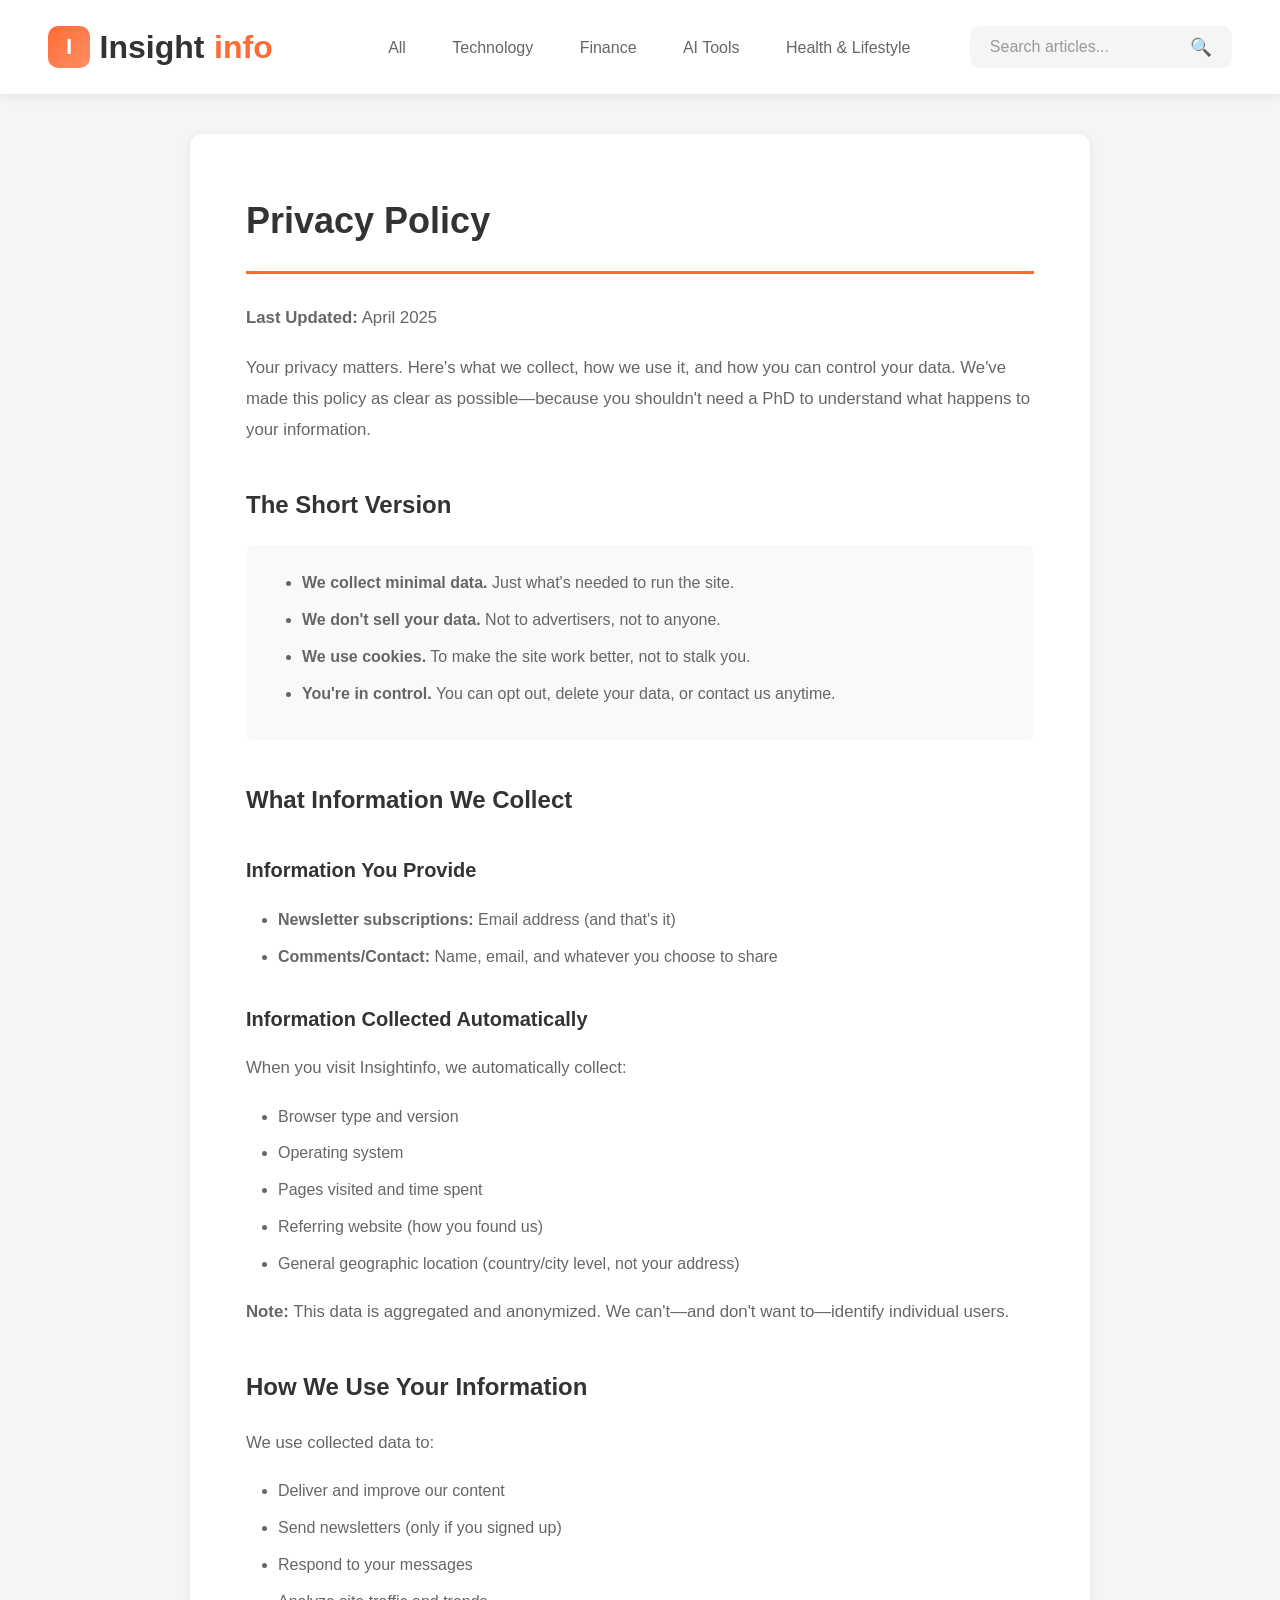
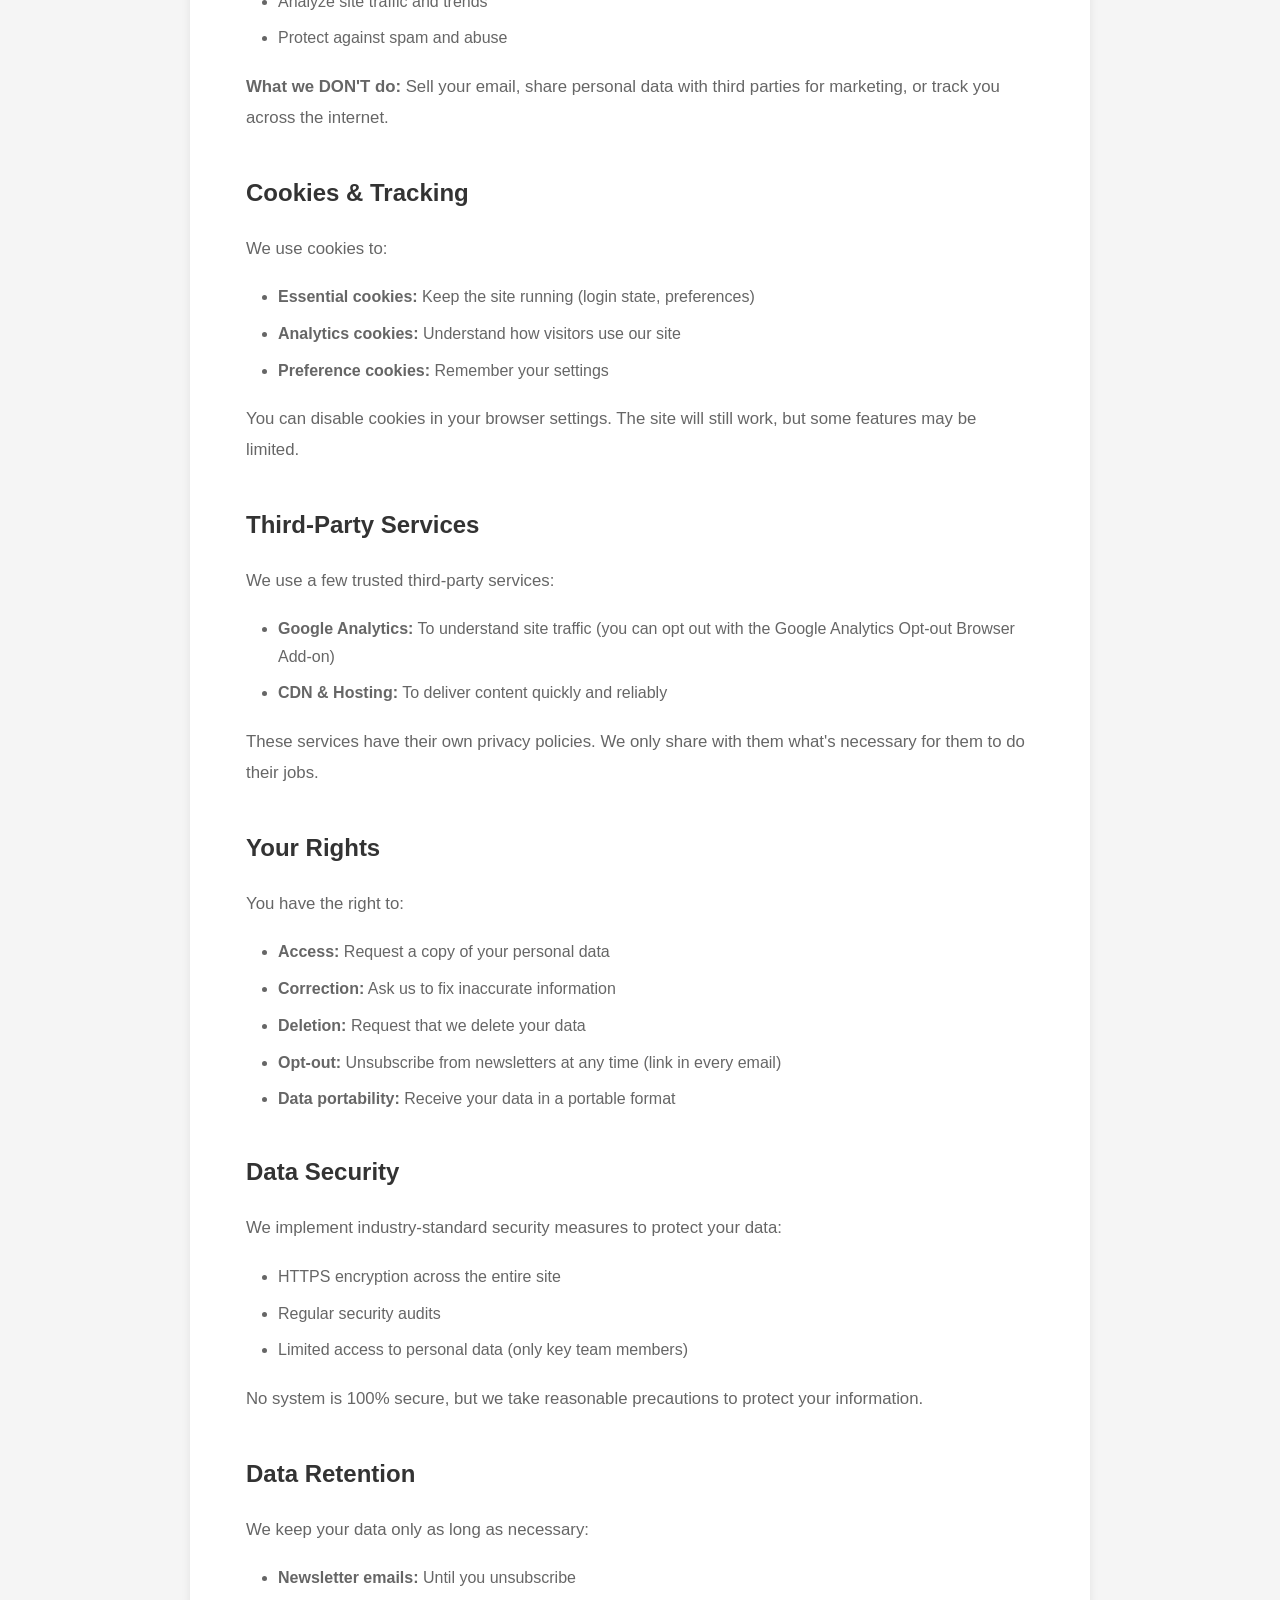
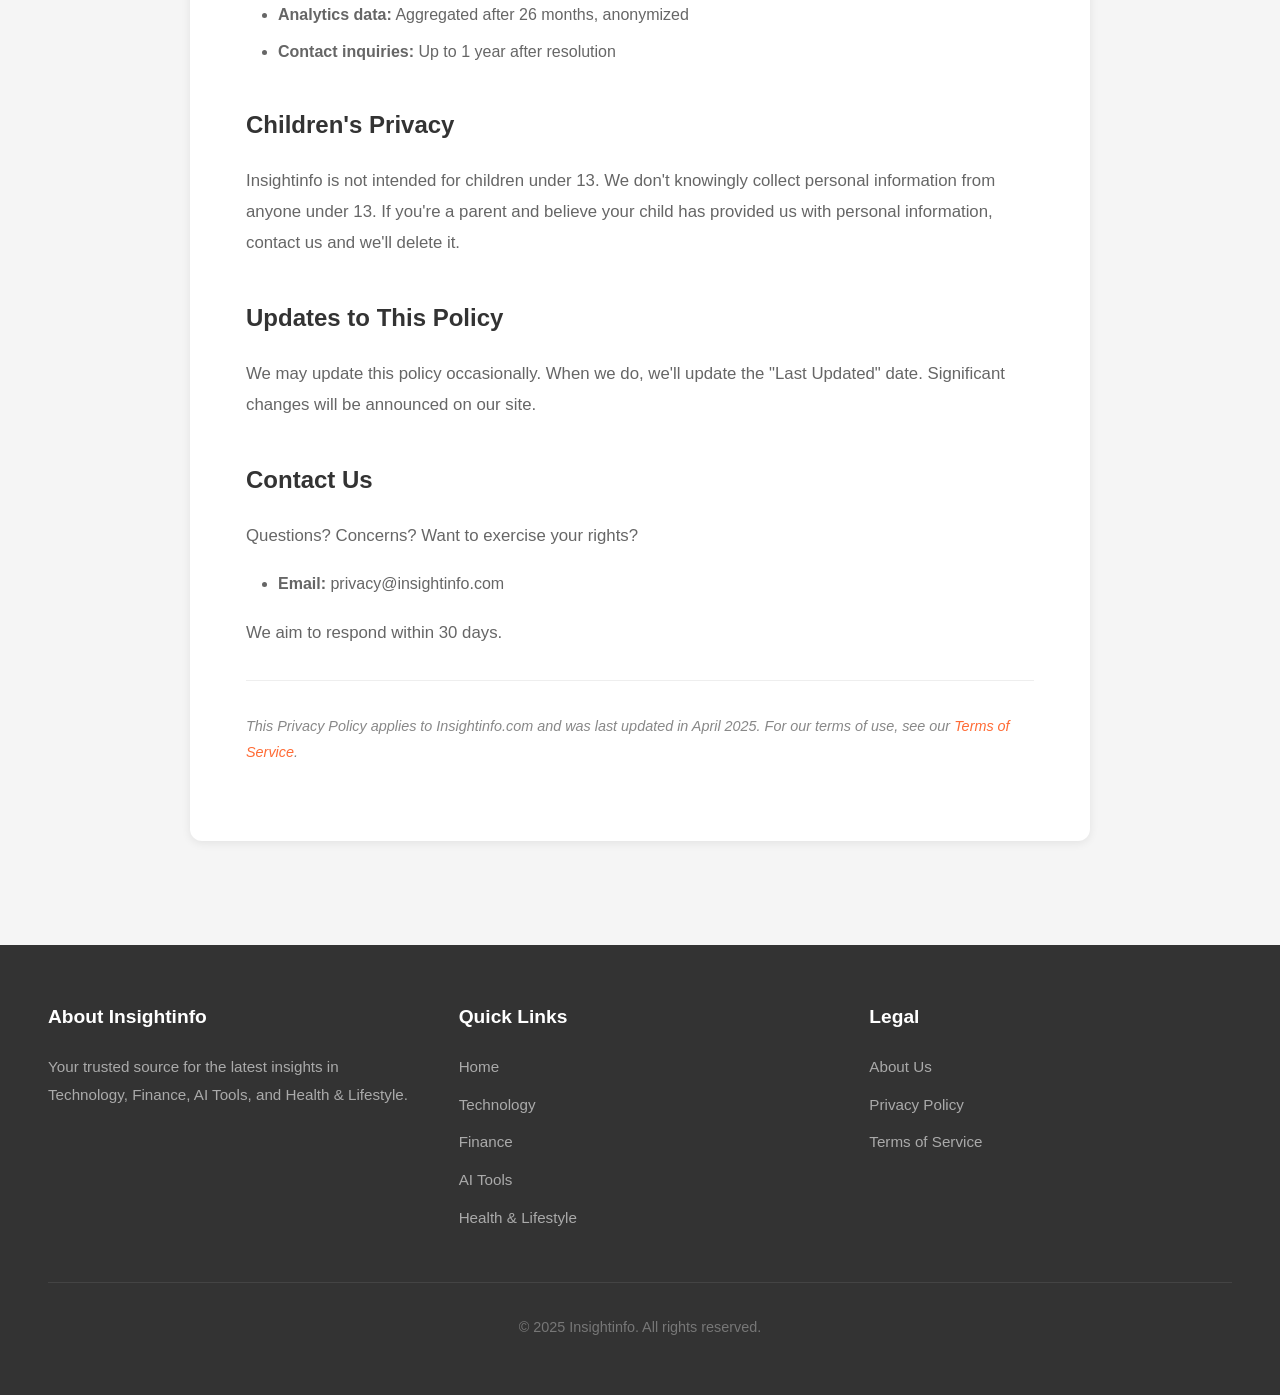
==== about.html @ 1e05d6af "Update About page to Privacy Policy" ====
<!DOCTYPE html>
<html lang="en">
<head>
    <meta charset="UTF-8">
    <meta name="viewport" content="width=device-width, initial-scale=1.0">
    <meta name="description" content="Privacy Policy - How Insightinfo collects, uses, and protects your personal information.">
    <title>Privacy Policy - Insightinfo</title>
    <link rel="stylesheet" href="style.css">
</head>
<body>
    <header class="header">
        <div class="header-content">
            <a href="index.html" class="logo">
                <div class="logo-icon">I</div>
                Insight<span>info</span>
            </a>
            <div class="menu-toggle" onclick="toggleMenu()">
                <span></span><span></span><span></span>
            </div>
            <div class="nav-container" id="navContainer">
                <nav>
                    <ul class="nav">
                        <li><a href="index.html">All</a></li>
                        <li><a href="category.html?cat=technology">Technology</a></li>
                        <li><a href="category.html?cat=finance">Finance</a></li>
                        <li><a href="category.html?cat=ai-tools">AI Tools</a></li>
                        <li><a href="category.html?cat=health-lifestyle">Health & Lifestyle</a></li>
                    </ul>
                </nav>
                <div class="search-box">
                    <input type="text" placeholder="Search articles..." id="searchInput">
                    <button type="button" id="searchBtn">🔍</button>
                </div>
            </div>
        </div>
    </header>

    <main class="container">
        <div class="static-content">
            <h1>Privacy Policy</h1>
            <p><strong>Last Updated:</strong> April 2025</p>

            <p class="lead">Your privacy matters. Here's what we collect, how we use it, and how you can control your data. We've made this policy as clear as possible—because you shouldn't need a PhD to understand what happens to your information.</p>

            <h2>The Short Version</h2>
            <div style="background: #f8f9fa; padding: 1.5rem; border-radius: 8px; margin: 1rem 0;">
                <ul style="margin: 0;">
                    <li><strong>We collect minimal data.</strong> Just what's needed to run the site.</li>
                    <li><strong>We don't sell your data.</strong> Not to advertisers, not to anyone.</li>
                    <li><strong>We use cookies.</strong> To make the site work better, not to stalk you.</li>
                    <li><strong>You're in control.</strong> You can opt out, delete your data, or contact us anytime.</li>
                </ul>
            </div>

            <h2>What Information We Collect</h2>

            <h3>Information You Provide</h3>
            <ul>
                <li><strong>Newsletter subscriptions:</strong> Email address (and that's it)</li>
                <li><strong>Comments/Contact:</strong> Name, email, and whatever you choose to share</li>
            </ul>

            <h3>Information Collected Automatically</h3>
            <p>When you visit Insightinfo, we automatically collect:</p>
            <ul>
                <li>Browser type and version</li>
                <li>Operating system</li>
                <li>Pages visited and time spent</li>
                <li>Referring website (how you found us)</li>
                <li>General geographic location (country/city level, not your address)</li>
            </ul>
            <p><strong>Note:</strong> This data is aggregated and anonymized. We can't—and don't want to—identify individual users.</p>

            <h2>How We Use Your Information</h2>
            <p>We use collected data to:</p>
            <ul>
                <li>Deliver and improve our content</li>
                <li>Send newsletters (only if you signed up)</li>
                <li>Respond to your messages</li>
                <li>Analyze site traffic and trends</li>
                <li>Protect against spam and abuse</li>
            </ul>
            <p><strong>What we DON'T do:</strong> Sell your email, share personal data with third parties for marketing, or track you across the internet.</p>

            <h2>Cookies & Tracking</h2>
            <p>We use cookies to:</p>
            <ul>
                <li><strong>Essential cookies:</strong> Keep the site running (login state, preferences)</li>
                <li><strong>Analytics cookies:</strong> Understand how visitors use our site</li>
                <li><strong>Preference cookies:</strong> Remember your settings</li>
            </ul>
            <p>You can disable cookies in your browser settings. The site will still work, but some features may be limited.</p>

            <h2>Third-Party Services</h2>
            <p>We use a few trusted third-party services:</p>
            <ul>
                <li><strong>Google Analytics:</strong> To understand site traffic (you can opt out with the Google Analytics Opt-out Browser Add-on)</li>
                <li><strong>CDN & Hosting:</strong> To deliver content quickly and reliably</li>
            </ul>
            <p>These services have their own privacy policies. We only share with them what's necessary for them to do their jobs.</p>

            <h2>Your Rights</h2>
            <p>You have the right to:</p>
            <ul>
                <li><strong>Access:</strong> Request a copy of your personal data</li>
                <li><strong>Correction:</strong> Ask us to fix inaccurate information</li>
                <li><strong>Deletion:</strong> Request that we delete your data</li>
                <li><strong>Opt-out:</strong> Unsubscribe from newsletters at any time (link in every email)</li>
                <li><strong>Data portability:</strong> Receive your data in a portable format</li>
            </ul>

            <h2>Data Security</h2>
            <p>We implement industry-standard security measures to protect your data:</p>
            <ul>
                <li>HTTPS encryption across the entire site</li>
                <li>Regular security audits</li>
                <li>Limited access to personal data (only key team members)</li>
            </ul>
            <p>No system is 100% secure, but we take reasonable precautions to protect your information.</p>

            <h2>Data Retention</h2>
            <p>We keep your data only as long as necessary:</p>
            <ul>
                <li><strong>Newsletter emails:</strong> Until you unsubscribe</li>
                <li><strong>Analytics data:</strong> Aggregated after 26 months, anonymized</li>
                <li><strong>Contact inquiries:</strong> Up to 1 year after resolution</li>
            </ul>

            <h2>Children's Privacy</h2>
            <p>Insightinfo is not intended for children under 13. We don't knowingly collect personal information from anyone under 13. If you're a parent and believe your child has provided us with personal information, contact us and we'll delete it.</p>

            <h2>Updates to This Policy</h2>
            <p>We may update this policy occasionally. When we do, we'll update the "Last Updated" date. Significant changes will be announced on our site.</p>

            <h2>Contact Us</h2>
            <p>Questions? Concerns? Want to exercise your rights?</p>
            <ul>
                <li><strong>Email:</strong> privacy@insightinfo.com</li>
            </ul>
            <p>We aim to respond within 30 days.</p>

            <p style="margin-top: 2rem; padding-top: 2rem; border-top: 1px solid #eee; color: #888; font-size: 0.9rem;">
                <em>This Privacy Policy applies to Insightinfo.com and was last updated in April 2025. For our terms of use, see our <a href="terms.html">Terms of Service</a>.</em>
            </p>
        </div>
    </main>

    <footer class="footer">
        <div class="footer-content">
            <div class="footer-section">
                <h4>About Insightinfo</h4>
                <p>Your trusted source for the latest insights in Technology, Finance, AI Tools, and Health & Lifestyle.</p>
            </div>
            <div class="footer-section">
                <h4>Quick Links</h4>
                <ul>
                    <li><a href="index.html">Home</a></li>
                    <li><a href="category.html?cat=technology">Technology</a></li>
                    <li><a href="category.html?cat=finance">Finance</a></li>
                    <li><a href="category.html?cat=ai-tools">AI Tools</a></li>
                    <li><a href="category.html?cat=health-lifestyle">Health & Lifestyle</a></li>
                </ul>
            </div>
            <div class="footer-section">
                <h4>Legal</h4>
                <ul>
                    <li><a href="about.html">About Us</a></li>
                    <li><a href="privacy.html">Privacy Policy</a></li>
                    <li><a href="terms.html">Terms of Service</a></li>
                </ul>
            </div>
        </div>
        <div class="footer-bottom">
            <p>© 2025 Insightinfo. All rights reserved.</p>
        </div>
    </footer>

    <button class="back-to-top" id="backToTop" onclick="scrollToTop()">↑</button>

    <script>
        function toggleMenu() {
            var nav = document.getElementById('navContainer');
            if (nav) nav.classList.toggle('active');
        }
        function scrollToTop() { window.scrollTo({ top: 0, behavior: 'smooth' }); }
        window.addEventListener('scroll', function() {
            var btn = document.getElementById('backToTop');
            if (btn) btn.classList.toggle('visible', window.pageYOffset > 300);
        });
    </script>
</body>
</html>
---- style.css ----
/* ========================================
   Insightinfo - Global Styles (Optimized)
   ======================================== */

/* CSS Reset & Base */
* {
    margin: 0;
    padding: 0;
    box-sizing: border-box;
}

:root {
    --primary-color: #ff6b35;
    --primary-hover: #e85a2a;
    --text-dark: #333333;
    --text-medium: #666666;
    --text-light: #999999;
    --bg-light: #f5f5f5;
    --white: #ffffff;
    --shadow: 0 2px 10px rgba(0, 0, 0, 0.08);
    --shadow-hover: 0 4px 20px rgba(0, 0, 0, 0.12);
    --border-radius: 12px;
    --transition: all 0.3s ease;
}

html {
    font-size: 16px;
    scroll-behavior: smooth;
}

body {
    font-family: -apple-system, BlinkMacSystemFont, 'Segoe UI', Roboto, Oxygen, Ubuntu, Cantarell, sans-serif;
    line-height: 1.7;
    color: var(--text-dark);
    background-color: var(--bg-light);
    min-height: 100vh;
    font-size: 1rem;
}

/* ========================================
   Header & Navigation
   ======================================== */
.header {
    background: var(--white);
    box-shadow: var(--shadow);
    position: sticky;
    top: 0;
    z-index: 1000;
}

.header-content {
    max-width: 1400px;
    margin: 0 auto;
    padding: 1.25rem 3rem;
    display: flex;
    justify-content: space-between;
    align-items: center;
    flex-wrap: wrap;
    gap: 1rem;
}

.logo {
    font-size: 2rem;
    font-weight: 700;
    color: var(--text-dark);
    text-decoration: none;
    display: flex;
    align-items: center;
    gap: 0.6rem;
}

.logo span {
    color: var(--primary-color);
}

.logo-icon {
    width: 42px;
    height: 42px;
    background: linear-gradient(135deg, var(--primary-color), #ff8f65);
    border-radius: 10px;
    display: flex;
    align-items: center;
    justify-content: center;
    color: white;
    font-weight: bold;
    font-size: 1.4rem;
}

.nav-container {
    display: flex;
    align-items: center;
    gap: 2.5rem;
    flex-wrap: wrap;
}

.nav {
    display: flex;
    gap: 0.5rem;
    list-style: none;
}

.nav a {
    text-decoration: none;
    color: var(--text-medium);
    padding: 0.6rem 1.2rem;
    border-radius: 8px;
    transition: var(--transition);
    font-weight: 500;
    font-size: 1rem;
}

.nav a:hover,
.nav a.active {
    color: var(--primary-color);
    background: rgba(255, 107, 53, 0.1);
}

.search-box {
    display: flex;
    align-items: center;
    background: var(--bg-light);
    border-radius: 10px;
    padding: 0.6rem 1.2rem;
    border: 1px solid transparent;
    transition: var(--transition);
}

.search-box:focus-within {
    border-color: var(--primary-color);
    background: var(--white);
}

.search-box input {
    border: none;
    background: transparent;
    outline: none;
    width: 200px;
    font-size: 1rem;
    color: var(--text-dark);
}

.search-box input::placeholder {
    color: var(--text-light);
}

.search-box button {
    background: none;
    border: none;
    cursor: pointer;
    color: var(--text-light);
    font-size: 1.1rem;
    transition: var(--transition);
}

.search-box button:hover {
    color: var(--primary-color);
}

/* Mobile Menu Toggle */
.menu-toggle {
    display: none;
    flex-direction: column;
    gap: 5px;
    cursor: pointer;
    padding: 0.5rem;
}

.menu-toggle span {
    width: 28px;
    height: 3px;
    background: var(--text-dark);
    border-radius: 2px;
    transition: var(--transition);
}

/* ========================================
   Main Content Container
   ======================================== */
.container {
    max-width: 1400px;
    margin: 0 auto;
    padding: 2.5rem 3rem;
}

.page-header {
    text-align: center;
    margin-bottom: 3rem;
}

.page-header h1 {
    font-size: 2.5rem;
    color: var(--text-dark);
    margin-bottom: 0.75rem;
}

.page-header p {
    color: var(--text-medium);
    font-size: 1.2rem;
}

/* ========================================
   Article Grid Layout
   ======================================== */
.article-grid {
    display: grid;
    grid-template-columns: repeat(3, 1fr);
    gap: 2.5rem;
}

.article-card {
    background: var(--white);
    border-radius: var(--border-radius);
    box-shadow: var(--shadow);
    overflow: hidden;
    transition: var(--transition);
    display: flex;
    flex-direction: column;
}

.article-card:hover {
    transform: translateY(-8px);
    box-shadow: var(--shadow-hover);
}

.card-image {
    width: 100%;
    height: 220px;
    object-fit: cover;
    background: linear-gradient(135deg, #f0f0f0, #e0e0e0);
    display: flex;
    align-items: center;
    justify-content: center;
    color: var(--text-light);
    font-size: 3rem;
    overflow: hidden;
}

.card-image img {
    width: 100%;
    height: 100%;
    object-fit: cover;
    transition: transform 0.3s ease;
}

.article-card:hover .card-image img {
    transform: scale(1.05);
}

.card-content {
    padding: 1.75rem;
    flex: 1;
    display: flex;
    flex-direction: column;
}

.card-category {
    display: inline-block;
    background: rgba(255, 107, 53, 0.1);
    color: var(--primary-color);
    padding: 0.3rem 0.9rem;
    border-radius: 5px;
    font-size: 0.8rem;
    font-weight: 600;
    text-transform: uppercase;
    letter-spacing: 0.5px;
    margin-bottom: 0.9rem;
    width: fit-content;
}

.card-title {
    font-size: 1.25rem;
    font-weight: 600;
    color: var(--text-dark);
    margin-bottom: 0.9rem;
    line-height: 1.45;
    display: -webkit-box;
    -webkit-line-clamp: 2;
    -webkit-box-orient: vertical;
    overflow: hidden;
}

.card-title a {
    text-decoration: none;
    color: inherit;
    transition: var(--transition);
}

.card-title a:hover {
    color: var(--primary-color);
}

.card-excerpt {
    color: var(--text-medium);
    font-size: 0.95rem;
    line-height: 1.65;
    margin-bottom: 1.2rem;
    display: -webkit-box;
    -webkit-line-clamp: 3;
    -webkit-box-orient: vertical;
    overflow: hidden;
    flex: 1;
}

.card-meta {
    display: flex;
    align-items: center;
    gap: 1.2rem;
    font-size: 0.9rem;
    color: var(--text-light);
    margin-bottom: 1.2rem;
    padding-bottom: 1.2rem;
    border-bottom: 1px solid #eee;
}

.card-meta span {
    display: flex;
    align-items: center;
    gap: 0.35rem;
}

.read-more-btn {
    display: inline-flex;
    align-items: center;
    justify-content: center;
    background: var(--primary-color);
    color: var(--white);
    text-decoration: none;
    padding: 0.85rem 1.75rem;
    border-radius: 10px;
    font-weight: 500;
    font-size: 0.95rem;
    transition: var(--transition);
    width: fit-content;
    margin-top: auto;
}

.read-more-btn:hover {
    background: var(--primary-hover);
    transform: translateY(-3px);
    box-shadow: 0 4px 12px rgba(255, 107, 53, 0.3);
}

/* ========================================
   Category Page Filter
   ======================================== */
.category-filter {
    display: flex;
    justify-content: center;
    gap: 1rem;
    margin-bottom: 2.5rem;
    flex-wrap: wrap;
}

.filter-btn {
    background: var(--white);
    border: 2px solid #eee;
    color: var(--text-medium);
    padding: 0.7rem 1.75rem;
    border-radius: 30px;
    cursor: pointer;
    font-size: 1rem;
    font-weight: 500;
    transition: var(--transition);
}

.filter-btn:hover,
.filter-btn.active {
    border-color: var(--primary-color);
    color: var(--primary-color);
    background: rgba(255, 107, 53, 0.05);
}

/* ========================================
   Article Detail Page
   ======================================== */
.article-detail {
    background: var(--white);
    border-radius: var(--border-radius);
    box-shadow: var(--shadow);
    overflow: hidden;
}

.article-hero {
    width: 100%;
    height: 450px;
    object-fit: cover;
    background: linear-gradient(135deg, #f0f0f0, #e0e0e0);
    display: flex;
    align-items: center;
    justify-content: center;
}

.article-hero img {
    width: 100%;
    height: 100%;
    object-fit: cover;
}

.article-body {
    padding: 3.5rem;
    max-width: 900px;
    margin: 0 auto;
}

.article-header {
    margin-bottom: 2.5rem;
}

.article-header .card-category {
    margin-bottom: 1.2rem;
}

.article-header h1 {
    font-size: 2.5rem;
    color: var(--text-dark);
    line-height: 1.3;
    margin-bottom: 1.2rem;
}

.article-meta {
    display: flex;
    align-items: center;
    gap: 2rem;
    color: var(--text-light);
    font-size: 1rem;
    padding-bottom: 1.5rem;
    border-bottom: 1px solid #eee;
    flex-wrap: wrap;
}

.article-meta span {
    display: flex;
    align-items: center;
    gap: 0.5rem;
}

.article-content {
    font-size: 1.15rem;
    line-height: 1.9;
    color: var(--text-medium);
}

.article-content h2 {
    color: var(--text-dark);
    font-size: 1.75rem;
    margin: 2.5rem 0 1.2rem;
}

.article-content h3 {
    color: var(--text-dark);
    font-size: 1.4rem;
    margin: 2rem 0 1rem;
}

.article-content p {
    margin-bottom: 1.5rem;
}

.article-content ul,
.article-content ol {
    margin: 1.5rem 0;
    padding-left: 2rem;
}

.article-content li {
    margin-bottom: 0.8rem;
}

.article-content blockquote {
    border-left: 4px solid var(--primary-color);
    padding-left: 1.5rem;
    margin: 2rem 0;
    font-style: italic;
    color: var(--text-medium);
    font-size: 1.1rem;
}

.article-tags {
    display: flex;
    gap: 0.6rem;
    margin-top: 2.5rem;
    flex-wrap: wrap;
}

.tag {
    background: var(--bg-light);
    color: var(--text-medium);
    padding: 0.5rem 1.2rem;
    border-radius: 25px;
    font-size: 0.9rem;
    text-decoration: none;
    transition: var(--transition);
}

.tag:hover {
    background: var(--primary-color);
    color: var(--white);
}

.share-section {
    margin-top: 2.5rem;
    padding-top: 2.5rem;
    border-top: 1px solid #eee;
}

.share-section h4 {
    margin-bottom: 1.2rem;
    color: var(--text-dark);
    font-size: 1.1rem;
}

.share-buttons {
    display: flex;
    gap: 1rem;
    flex-wrap: wrap;
}

.share-btn {
    padding: 0.7rem 1.4rem;
    border-radius: 8px;
    text-decoration: none;
    font-size: 0.95rem;
    font-weight: 500;
    transition: var(--transition);
}

.share-btn.twitter {
    background: #1da1f2;
    color: white;
}
.share-btn.facebook {
    background: #4267b2;
    color: white;
}
.share-btn.linkedin {
    background: #0077b5;
    color: white;
}

.share-btn:hover {
    opacity: 0.9;
    transform: translateY(-3px);
}

/* ========================================
   Static Pages (About, Privacy)
   ======================================== */
.static-content {
    background: var(--white);
    border-radius: var(--border-radius);
    box-shadow: var(--shadow);
    padding: 3.5rem;
    max-width: 900px;
    margin: 0 auto;
}

.static-content h1 {
    font-size: 2.25rem;
    color: var(--text-dark);
    margin-bottom: 1.75rem;
    padding-bottom: 1.2rem;
    border-bottom: 3px solid var(--primary-color);
}

.static-content h2 {
    font-size: 1.5rem;
    color: var(--text-dark);
    margin: 2.5rem 0 1.2rem;
}

.static-content h3 {
    font-size: 1.25rem;
    color: var(--text-dark);
    margin: 2rem 0 1rem;
}

.static-content p {
    color: var(--text-medium);
    margin-bottom: 1.2rem;
    line-height: 1.85;
    font-size: 1.05rem;
}

.static-content ul,
.static-content ol {
    color: var(--text-medium);
    margin: 1.2rem 0;
    padding-left: 2rem;
}

.static-content li {
    margin-bottom: 0.6rem;
    line-height: 1.7;
}

.static-content a {
    color: var(--primary-color);
    text-decoration: none;
}

.static-content a:hover {
    text-decoration: underline;
}

/* ========================================
   Footer
   ======================================== */
.footer {
    background: var(--text-dark);
    color: var(--white);
    padding: 3.5rem 3rem;
    margin-top: 4rem;
}

.footer-content {
    max-width: 1400px;
    margin: 0 auto;
    display: grid;
    grid-template-columns: repeat(3, 1fr);
    gap: 3rem;
}

.footer-section h4 {
    font-size: 1.2rem;
    margin-bottom: 1.2rem;
    color: var(--white);
}

.footer-section p,
.footer-section a {
    color: #aaa;
    font-size: 0.95rem;
    line-height: 1.85;
    text-decoration: none;
}

.footer-section a:hover {
    color: var(--primary-color);
}

.footer-section ul {
    list-style: none;
}

.footer-section ul li {
    margin-bottom: 0.6rem;
}

.footer-bottom {
    max-width: 1400px;
    margin: 2.5rem auto 0;
    padding-top: 2rem;
    border-top: 1px solid #444;
    text-align: center;
    color: #777;
    font-size: 0.9rem;
}

/* ========================================
   Pagination
   ======================================== */
.pagination {
    display: flex;
    justify-content: center;
    align-items: center;
    gap: 0.6rem;
    margin-top: 3rem;
}

.pagination a {
    display: flex;
    align-items: center;
    justify-content: center;
    width: 45px;
    height: 45px;
    border-radius: 10px;
    background: var(--white);
    color: var(--text-medium);
    text-decoration: none;
    font-weight: 500;
    transition: var(--transition);
    box-shadow: var(--shadow);
    font-size: 1rem;
}

.pagination a:hover,
.pagination a.active {
    background: var(--primary-color);
    color: var(--white);
}

.pagination a.disabled {
    opacity: 0.5;
    cursor: not-allowed;
}

/* ========================================
   Back to Top Button
   ======================================== */
.back-to-top {
    position: fixed;
    bottom: 2.5rem;
    right: 2.5rem;
    width: 55px;
    height: 55px;
    background: var(--primary-color);
    color: white;
    border: none;
    border-radius: 50%;
    cursor: pointer;
    font-size: 1.6rem;
    display: flex;
    align-items: center;
    justify-content: center;
    box-shadow: var(--shadow-hover);
    transition: var(--transition);
    opacity: 0;
    visibility: hidden;
    z-index: 999;
}

.back-to-top.visible {
    opacity: 1;
    visibility: visible;
}

.back-to-top:hover {
    background: var(--primary-hover);
    transform: translateY(-3px);
}

/* ========================================
   Responsive Design - Large Screens
   ======================================== */
@media (min-width: 1600px) {
    .container,
    .header-content,
    .footer-content {
        max-width: 1600px;
    }
    
    .article-grid {
        gap: 3rem;
    }
    
    .page-header h1 {
        font-size: 3rem;
    }
}

/* ========================================
   Responsive Design - Tablet
   ======================================== */
@media (max-width: 1200px) {
    .container {
        padding: 2rem;
    }
    
    .header-content {
        padding: 1rem 2rem;
    }
    
    .article-grid {
        grid-template-columns: repeat(2, 1fr);
        gap: 2rem;
    }
    
    .footer-content {
        grid-template-columns: repeat(2, 1fr);
    }
}

/* ========================================
   Responsive Design - Mobile
   ======================================== */
@media (max-width: 768px) {
    html {
        font-size: 15px;
    }
    
    .header-content {
        padding: 1rem 1.25rem;
    }
    
    .menu-toggle {
        display: flex;
    }
    
    .nav-container {
        display: none;
        width: 100%;
        flex-direction: column;
        gap: 1rem;
        padding-top: 1rem;
    }
    
    .nav-container.active {
        display: flex;
    }
    
    .nav {
        flex-direction: column;
        width: 100%;
    }
    
    .nav a {
        padding: 0.8rem 1rem;
        text-align: center;
        border-bottom: 1px solid #eee;
    }
    
    .search-box {
        width: 100%;
    }
    
    .search-box input {
        width: 100%;
    }
    
    .container {
        padding: 1.5rem 1.25rem;
    }
    
    .article-grid {
        grid-template-columns: 1fr;
        gap: 1.75rem;
    }
    
    .page-header {
        margin-bottom: 2rem;
    }
    
    .page-header h1 {
        font-size: 2rem;
    }
    
    .page-header p {
        font-size: 1rem;
    }
    
    .card-image {
        height: 200px;
    }
    
    .card-content {
        padding: 1.5rem;
    }
    
    .card-title {
        font-size: 1.15rem;
    }
    
    .article-hero {
        height: 280px;
    }
    
    .article-body {
        padding: 2rem 1.5rem;
    }
    
    .article-header h1 {
        font-size: 1.75rem;
    }
    
    .article-meta {
        flex-wrap: wrap;
        gap: 1rem;
        font-size: 0.9rem;
    }
    
    .article-content {
        font-size: 1rem;
    }
    
    .article-content h2 {
        font-size: 1.4rem;
    }
    
    .footer {
        padding: 2.5rem 1.5rem;
    }
    
    .footer-content {
        grid-template-columns: 1fr;
        text-align: center;
        gap: 2rem;
    }
    
    .footer-section ul {
        padding: 0;
    }
    
    .static-content {
        padding: 2rem 1.5rem;
    }
    
    .static-content h1 {
        font-size: 1.75rem;
    }
    
    .static-content h2 {
        font-size: 1.3rem;
    }
    
    .category-filter {
        gap: 0.6rem;
    }
    
    .filter-btn {
        padding: 0.5rem 1.2rem;
        font-size: 0.9rem;
    }
    
    .pagination {
        gap: 0.4rem;
    }
    
    .pagination a {
        width: 40px;
        height: 40px;
        font-size: 0.9rem;
    }
    
    .back-to-top {
        bottom: 1.5rem;
        right: 1.5rem;
        width: 48px;
        height: 48px;
        font-size: 1.4rem;
    }
}

/* ========================================
   Responsive Design - Small Mobile
   ======================================== */
@media (max-width: 480px) {
    html {
        font-size: 14px;
    }
    
    .logo {
        font-size: 1.6rem;
    }
    
    .logo-icon {
        width: 36px;
        height: 36px;
        font-size: 1.2rem;
    }
    
    .container {
        padding: 1.25rem 1rem;
    }
    
    .page-header h1 {
        font-size: 1.75rem;
    }
    
    .card-image {
        height: 180px;
    }
    
    .card-content {
        padding: 1.25rem;
    }
    
    .card-title {
        font-size: 1.05rem;
    }
    
    .card-excerpt {
        font-size: 0.9rem;
    }
    
    .read-more-btn {
        padding: 0.7rem 1.4rem;
        font-size: 0.9rem;
    }
    
    .article-hero {
        height: 220px;
    }
    
    .article-body {
        padding: 1.5rem 1.25rem;
    }
    
    .article-header h1 {
        font-size: 1.5rem;
    }
    
    .article-content {
        font-size: 0.95rem;
    }
    
    .share-buttons {
        flex-direction: column;
    }
    
    .share-btn {
        text-align: center;
    }
}

/* ========================================
   Utility Classes
   ======================================== */
.text-center {
    text-align: center;
}

.mb-1 { margin-bottom: 0.5rem; }
.mb-2 { margin-bottom: 1rem; }
.mb-3 { margin-bottom: 1.5rem; }
.mb-4 { margin-bottom: 2rem; }

.loading {
    display: flex;
    justify-content: center;
    align-items: center;
    padding: 3rem;
}

.loading::after {
    content: '';
    width: 45px;
    height: 45px;
    border: 3px solid #eee;
    border-top-color: var(--primary-color);
    border-radius: 50%;
    animation: spin 1s linear infinite;
}

@keyframes spin {
    to { transform: rotate(360deg); }
}

/* ========================================
   Print Styles
   ======================================== */
@media print {
    .header,
    .footer,
    .back-to-top,
    .share-section,
    .pagination {
        display: none;
    }
    
    body {
        background: white;
        font-size: 12pt;
    }
    
    .container {
        max-width: 100%;
        padding: 0;
    }
    
    .article-card {
        box-shadow: none;
        break-inside: avoid;
    }
}
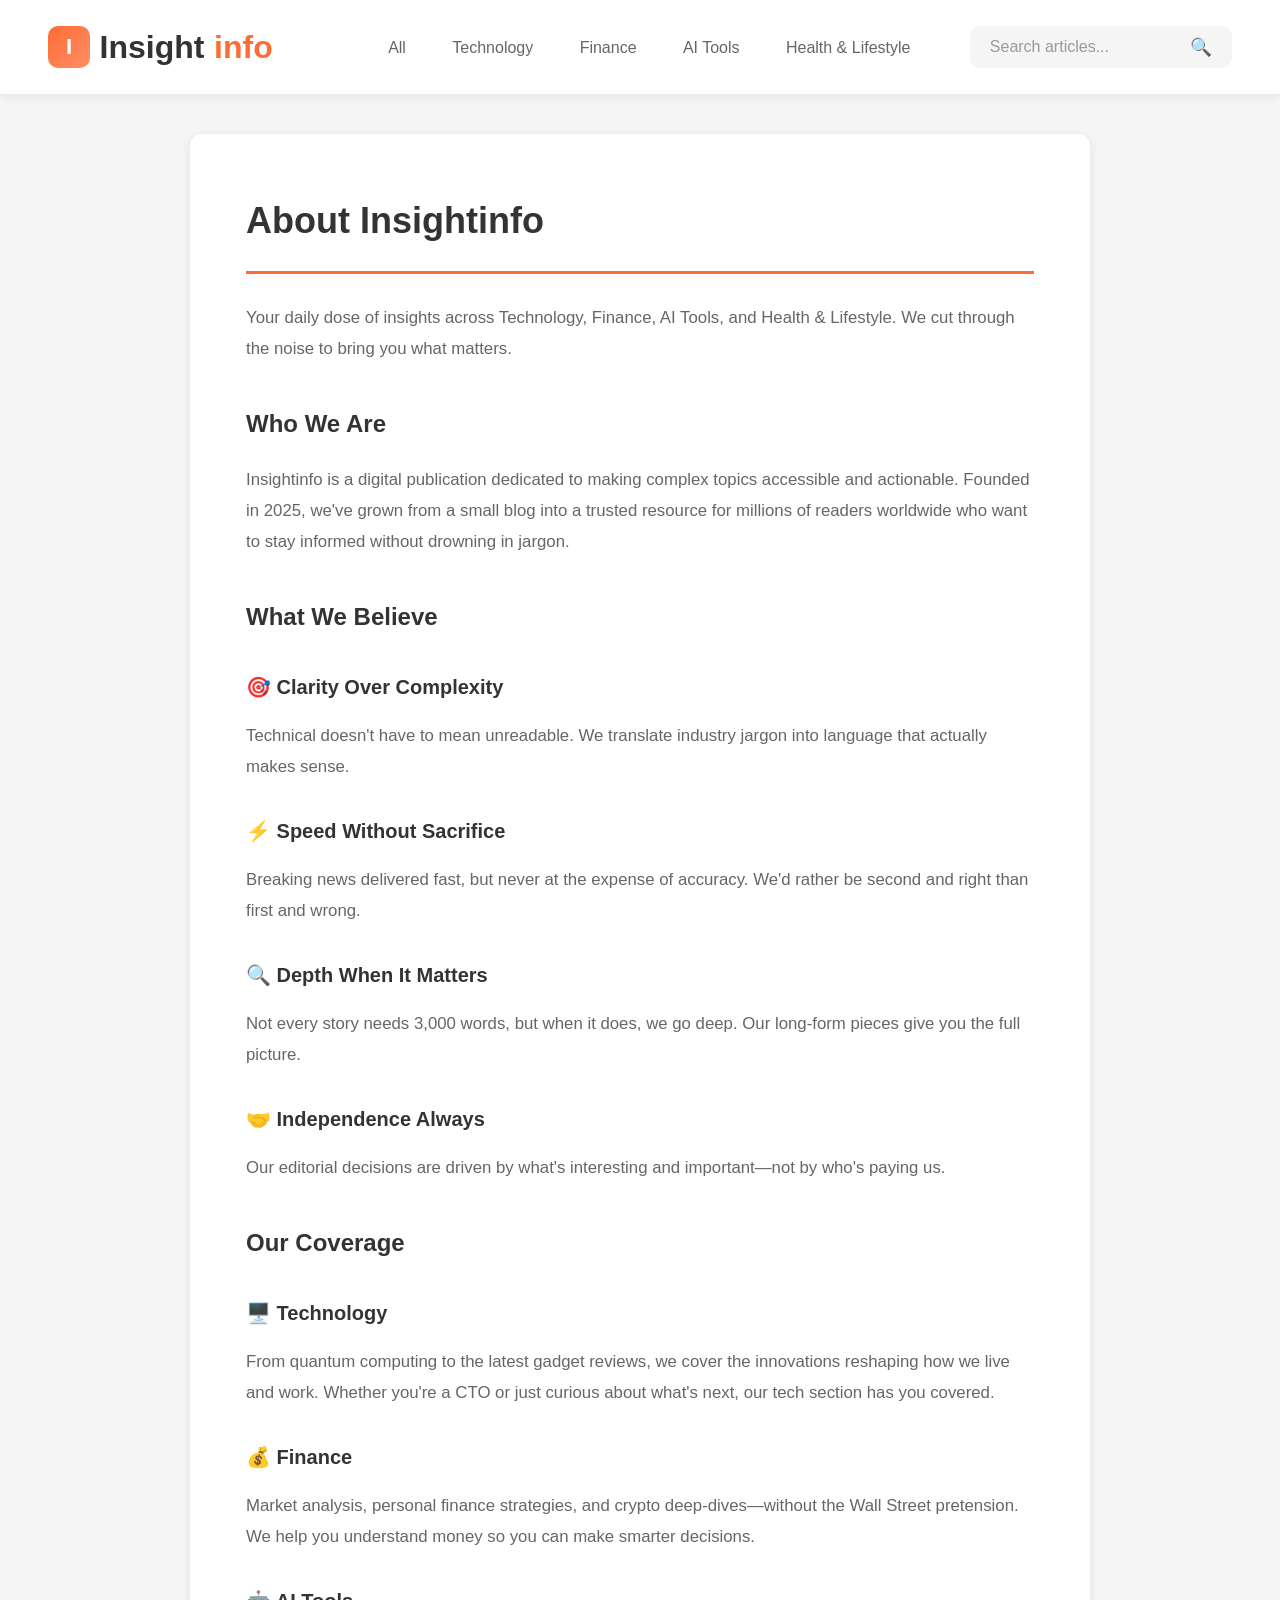
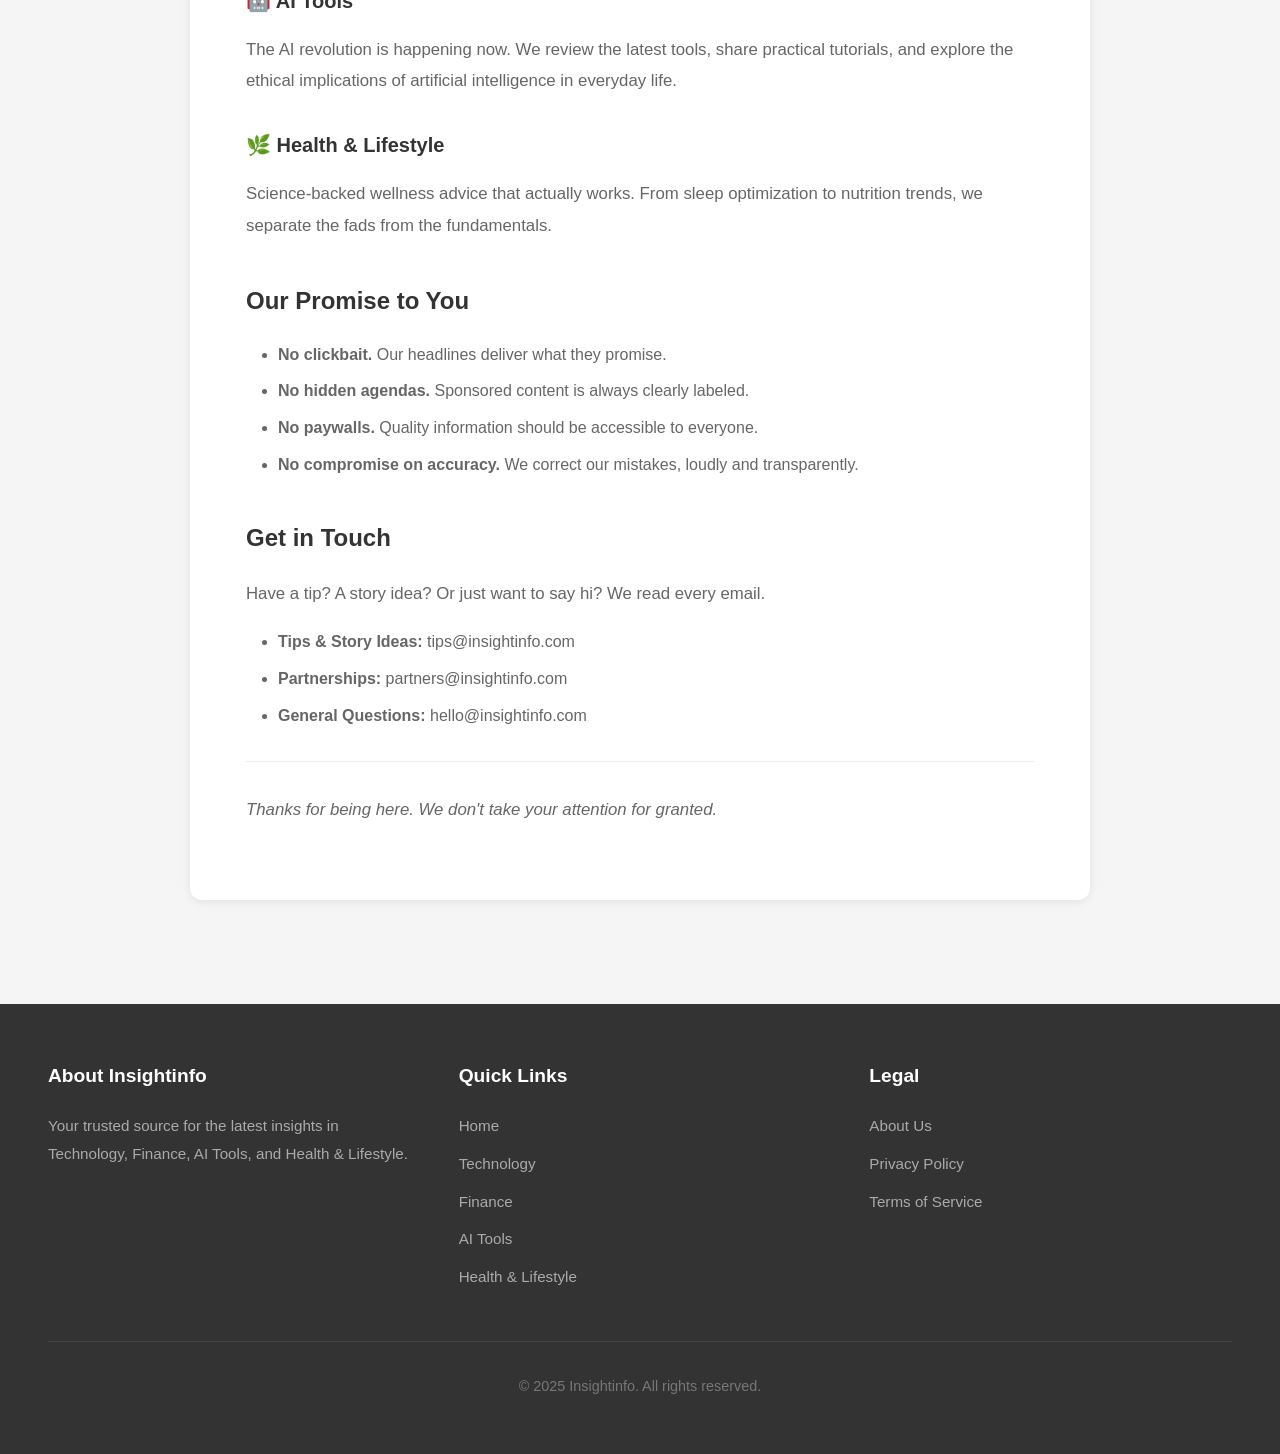
==== commit 6f1392bb: "Update about page content and metadata" ====
--- a/about.html
+++ b/about.html
@@ -3,8 +3,8 @@
 <head>
     <meta charset="UTF-8">
     <meta name="viewport" content="width=device-width, initial-scale=1.0">
-    <meta name="description" content="Privacy Policy - How Insightinfo collects, uses, and protects your personal information.">
-    <title>Privacy Policy - Insightinfo</title>
+    <meta name="description" content="About Insightinfo - Your trusted source for Technology, Finance, AI Tools, and Health & Lifestyle insights.">
+    <title>About Us - Insightinfo</title>
     <link rel="stylesheet" href="style.css">
 </head>
 <body>
@@ -37,110 +37,65 @@
 
     <main class="container">
         <div class="static-content">
-            <h1>Privacy Policy</h1>
-            <p><strong>Last Updated:</strong> April 2025</p>
+            <h1>About Insightinfo</h1>
+            
+            <p class="lead">Your daily dose of insights across Technology, Finance, AI Tools, and Health & Lifestyle. We cut through the noise to bring you what matters.</p>
 
-            <p class="lead">Your privacy matters. Here's what we collect, how we use it, and how you can control your data. We've made this policy as clear as possible—because you shouldn't need a PhD to understand what happens to your information.</p>
+            <h2>Who We Are</h2>
+            <p>Insightinfo is a digital publication dedicated to making complex topics accessible and actionable. Founded in 2025, we've grown from a small blog into a trusted resource for millions of readers worldwide who want to stay informed without drowning in jargon.</p>
 
-            <h2>The Short Version</h2>
-            <div style="background: #f8f9fa; padding: 1.5rem; border-radius: 8px; margin: 1rem 0;">
-                <ul style="margin: 0;">
-                    <li><strong>We collect minimal data.</strong> Just what's needed to run the site.</li>
-                    <li><strong>We don't sell your data.</strong> Not to advertisers, not to anyone.</li>
-                    <li><strong>We use cookies.</strong> To make the site work better, not to stalk you.</li>
-                    <li><strong>You're in control.</strong> You can opt out, delete your data, or contact us anytime.</li>
-                </ul>
+            <h2>What We Believe</h2>
+            <div class="values-grid">
+                <div class="value-item">
+                    <h3>🎯 Clarity Over Complexity</h3>
+                    <p>Technical doesn't have to mean unreadable. We translate industry jargon into language that actually makes sense.</p>
+                </div>
+                <div class="value-item">
+                    <h3>⚡ Speed Without Sacrifice</h3>
+                    <p>Breaking news delivered fast, but never at the expense of accuracy. We'd rather be second and right than first and wrong.</p>
+                </div>
+                <div class="value-item">
+                    <h3>🔍 Depth When It Matters</h3>
+                    <p>Not every story needs 3,000 words, but when it does, we go deep. Our long-form pieces give you the full picture.</p>
+                </div>
+                <div class="value-item">
+                    <h3>🤝 Independence Always</h3>
+                    <p>Our editorial decisions are driven by what's interesting and important—not by who's paying us.</p>
+                </div>
             </div>
 
-            <h2>What Information We Collect</h2>
+            <h2>Our Coverage</h2>
+            
+            <h3>🖥️ Technology</h3>
+            <p>From quantum computing to the latest gadget reviews, we cover the innovations reshaping how we live and work. Whether you're a CTO or just curious about what's next, our tech section has you covered.</p>
+            
+            <h3>💰 Finance</h3>
+            <p>Market analysis, personal finance strategies, and crypto deep-dives—without the Wall Street pretension. We help you understand money so you can make smarter decisions.</p>
+            
+            <h3>🤖 AI Tools</h3>
+            <p>The AI revolution is happening now. We review the latest tools, share practical tutorials, and explore the ethical implications of artificial intelligence in everyday life.</p>
+            
+            <h3>🌿 Health & Lifestyle</h3>
+            <p>Science-backed wellness advice that actually works. From sleep optimization to nutrition trends, we separate the fads from the fundamentals.</p>
 
-            <h3>Information You Provide</h3>
+            <h2>Our Promise to You</h2>
             <ul>
-                <li><strong>Newsletter subscriptions:</strong> Email address (and that's it)</li>
-                <li><strong>Comments/Contact:</strong> Name, email, and whatever you choose to share</li>
+                <li><strong>No clickbait.</strong> Our headlines deliver what they promise.</li>
+                <li><strong>No hidden agendas.</strong> Sponsored content is always clearly labeled.</li>
+                <li><strong>No paywalls.</strong> Quality information should be accessible to everyone.</li>
+                <li><strong>No compromise on accuracy.</strong> We correct our mistakes, loudly and transparently.</li>
             </ul>
 
-            <h3>Information Collected Automatically</h3>
-            <p>When you visit Insightinfo, we automatically collect:</p>
+            <h2>Get in Touch</h2>
+            <p>Have a tip? A story idea? Or just want to say hi? We read every email.</p>
             <ul>
-                <li>Browser type and version</li>
-                <li>Operating system</li>
-                <li>Pages visited and time spent</li>
-                <li>Referring website (how you found us)</li>
-                <li>General geographic location (country/city level, not your address)</li>
-            </ul>
-            <p><strong>Note:</strong> This data is aggregated and anonymized. We can't—and don't want to—identify individual users.</p>
-
-            <h2>How We Use Your Information</h2>
-            <p>We use collected data to:</p>
-            <ul>
-                <li>Deliver and improve our content</li>
-                <li>Send newsletters (only if you signed up)</li>
-                <li>Respond to your messages</li>
-                <li>Analyze site traffic and trends</li>
-                <li>Protect against spam and abuse</li>
-            </ul>
-            <p><strong>What we DON'T do:</strong> Sell your email, share personal data with third parties for marketing, or track you across the internet.</p>
-
-            <h2>Cookies & Tracking</h2>
-            <p>We use cookies to:</p>
-            <ul>
-                <li><strong>Essential cookies:</strong> Keep the site running (login state, preferences)</li>
-                <li><strong>Analytics cookies:</strong> Understand how visitors use our site</li>
-                <li><strong>Preference cookies:</strong> Remember your settings</li>
-            </ul>
-            <p>You can disable cookies in your browser settings. The site will still work, but some features may be limited.</p>
-
-            <h2>Third-Party Services</h2>
-            <p>We use a few trusted third-party services:</p>
-            <ul>
-                <li><strong>Google Analytics:</strong> To understand site traffic (you can opt out with the Google Analytics Opt-out Browser Add-on)</li>
-                <li><strong>CDN & Hosting:</strong> To deliver content quickly and reliably</li>
-            </ul>
-            <p>These services have their own privacy policies. We only share with them what's necessary for them to do their jobs.</p>
-
-            <h2>Your Rights</h2>
-            <p>You have the right to:</p>
-            <ul>
-                <li><strong>Access:</strong> Request a copy of your personal data</li>
-                <li><strong>Correction:</strong> Ask us to fix inaccurate information</li>
-                <li><strong>Deletion:</strong> Request that we delete your data</li>
-                <li><strong>Opt-out:</strong> Unsubscribe from newsletters at any time (link in every email)</li>
-                <li><strong>Data portability:</strong> Receive your data in a portable format</li>
+                <li><strong>Tips & Story Ideas:</strong> tips@insightinfo.com</li>
+                <li><strong>Partnerships:</strong> partners@insightinfo.com</li>
+                <li><strong>General Questions:</strong> hello@insightinfo.com</li>
             </ul>
 
-            <h2>Data Security</h2>
-            <p>We implement industry-standard security measures to protect your data:</p>
-            <ul>
-                <li>HTTPS encryption across the entire site</li>
-                <li>Regular security audits</li>
-                <li>Limited access to personal data (only key team members)</li>
-            </ul>
-            <p>No system is 100% secure, but we take reasonable precautions to protect your information.</p>
-
-            <h2>Data Retention</h2>
-            <p>We keep your data only as long as necessary:</p>
-            <ul>
-                <li><strong>Newsletter emails:</strong> Until you unsubscribe</li>
-                <li><strong>Analytics data:</strong> Aggregated after 26 months, anonymized</li>
-                <li><strong>Contact inquiries:</strong> Up to 1 year after resolution</li>
-            </ul>
-
-            <h2>Children's Privacy</h2>
-            <p>Insightinfo is not intended for children under 13. We don't knowingly collect personal information from anyone under 13. If you're a parent and believe your child has provided us with personal information, contact us and we'll delete it.</p>
-
-            <h2>Updates to This Policy</h2>
-            <p>We may update this policy occasionally. When we do, we'll update the "Last Updated" date. Significant changes will be announced on our site.</p>
-
-            <h2>Contact Us</h2>
-            <p>Questions? Concerns? Want to exercise your rights?</p>
-            <ul>
-                <li><strong>Email:</strong> privacy@insightinfo.com</li>
-            </ul>
-            <p>We aim to respond within 30 days.</p>
-
-            <p style="margin-top: 2rem; padding-top: 2rem; border-top: 1px solid #eee; color: #888; font-size: 0.9rem;">
-                <em>This Privacy Policy applies to Insightinfo.com and was last updated in April 2025. For our terms of use, see our <a href="terms.html">Terms of Service</a>.</em>
+            <p style="margin-top: 2rem; padding-top: 2rem; border-top: 1px solid #eee; color: #666;">
+                <em>Thanks for being here. We don't take your attention for granted.</em>
             </p>
         </div>
     </main>
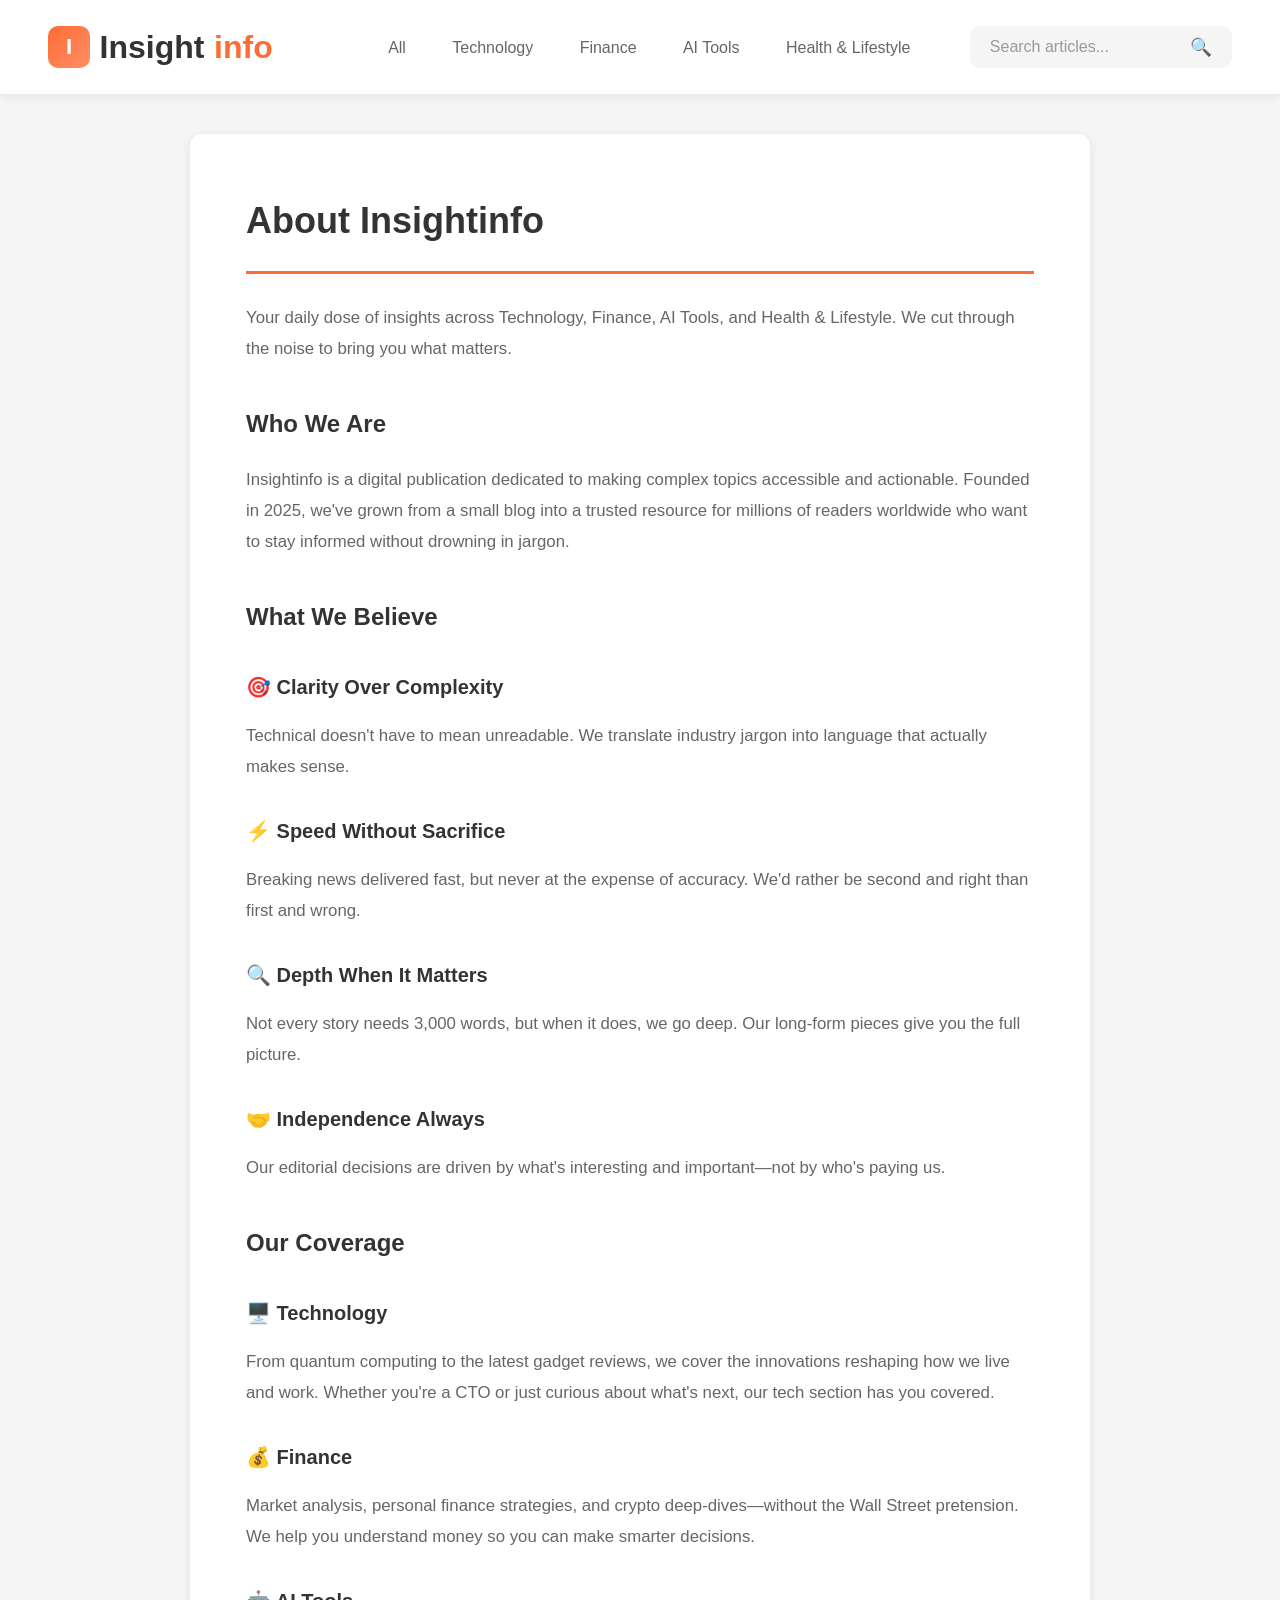
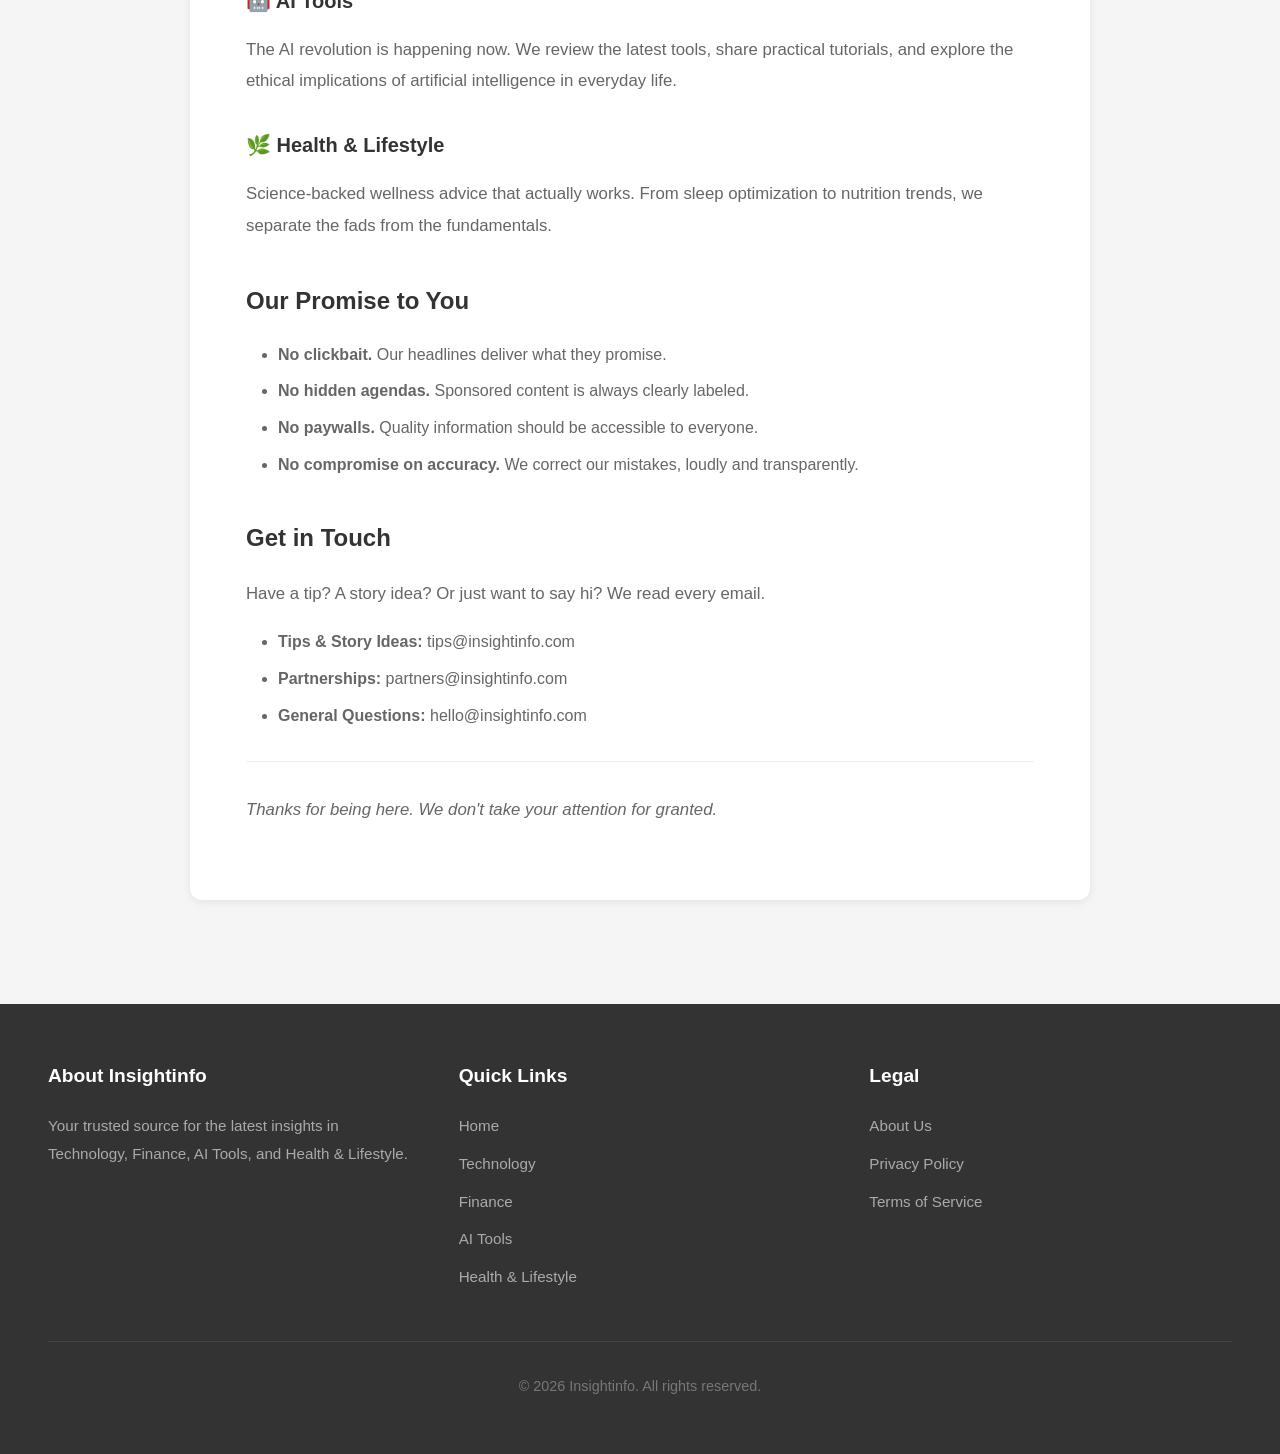
==== commit 9f8f3337: "Update footer copyright year dynamically" ====
--- a/about.html
+++ b/about.html
@@ -126,7 +126,7 @@
             </div>
         </div>
         <div class="footer-bottom">
-            <p>© 2025 Insightinfo. All rights reserved.</p>
+            <p>© <script>document.write(new Date().getFullYear())</script> Insightinfo. All rights reserved.</p>
         </div>
     </footer>
 
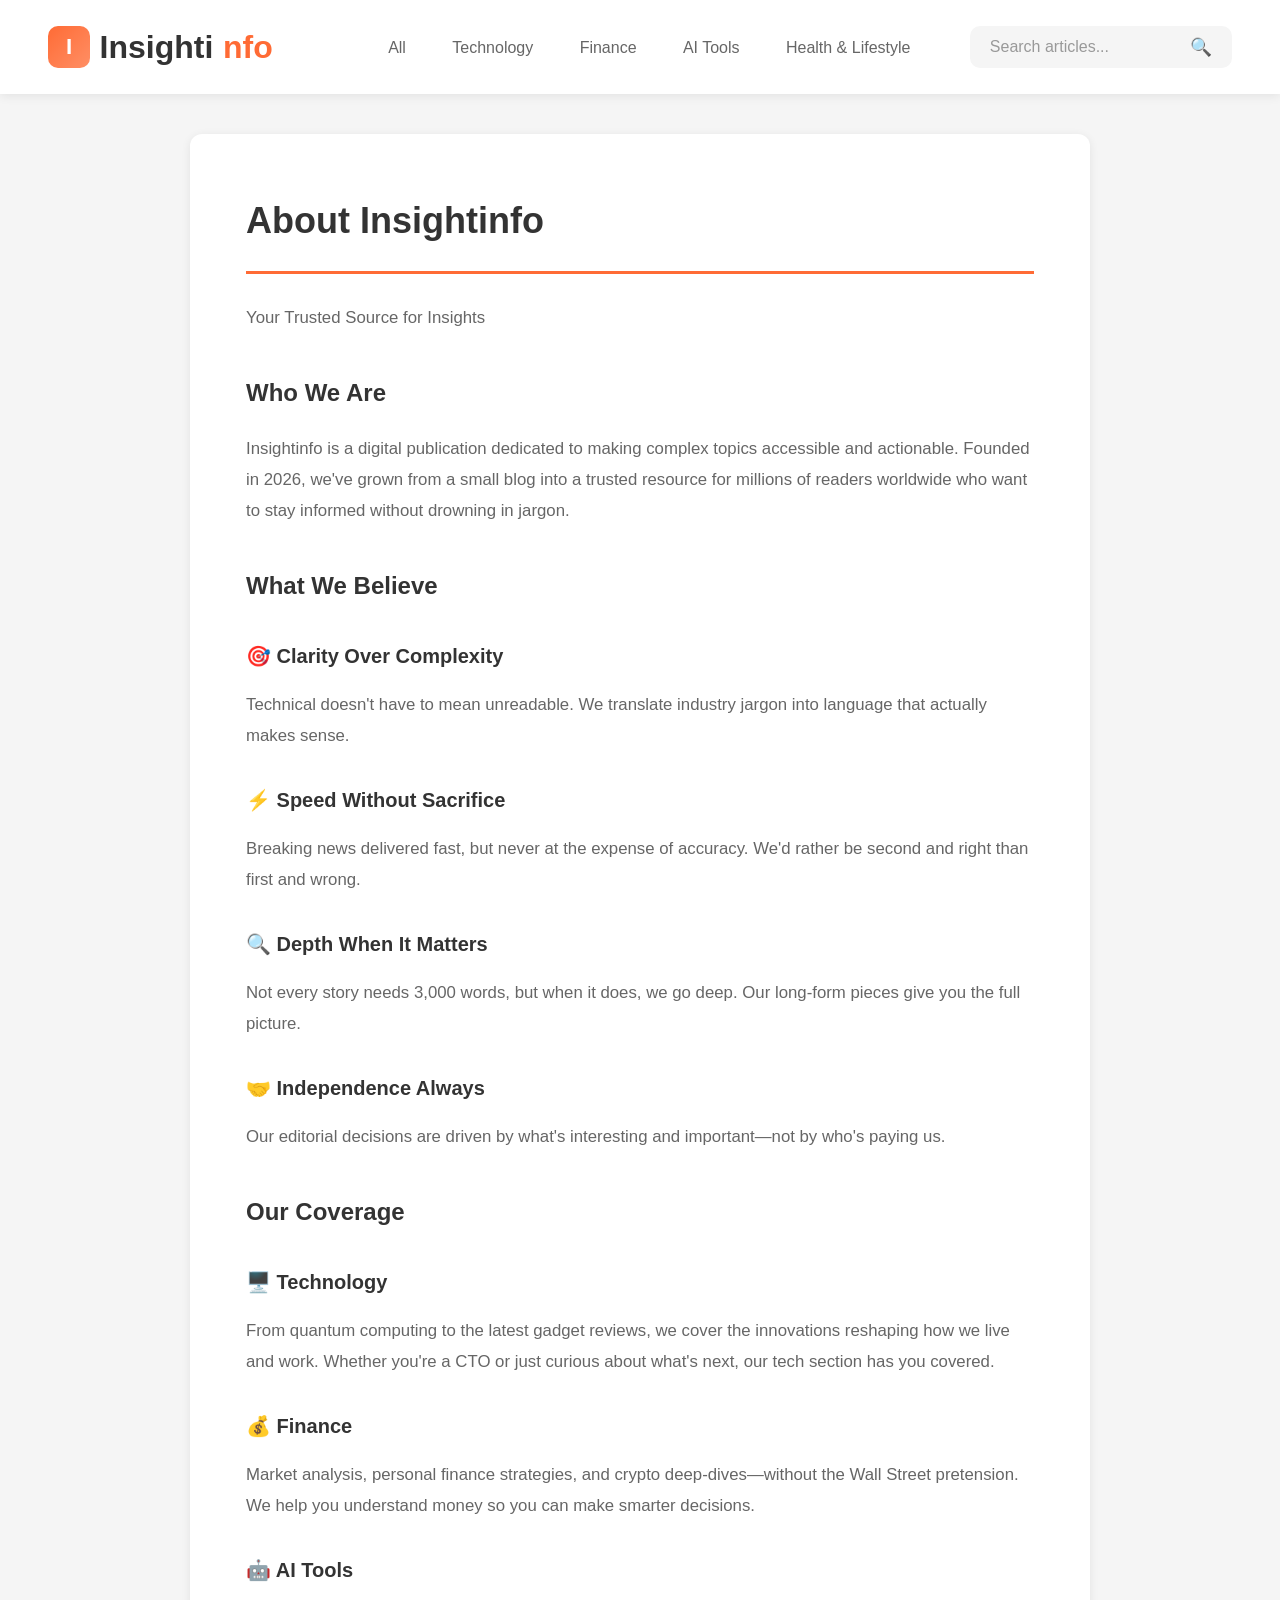
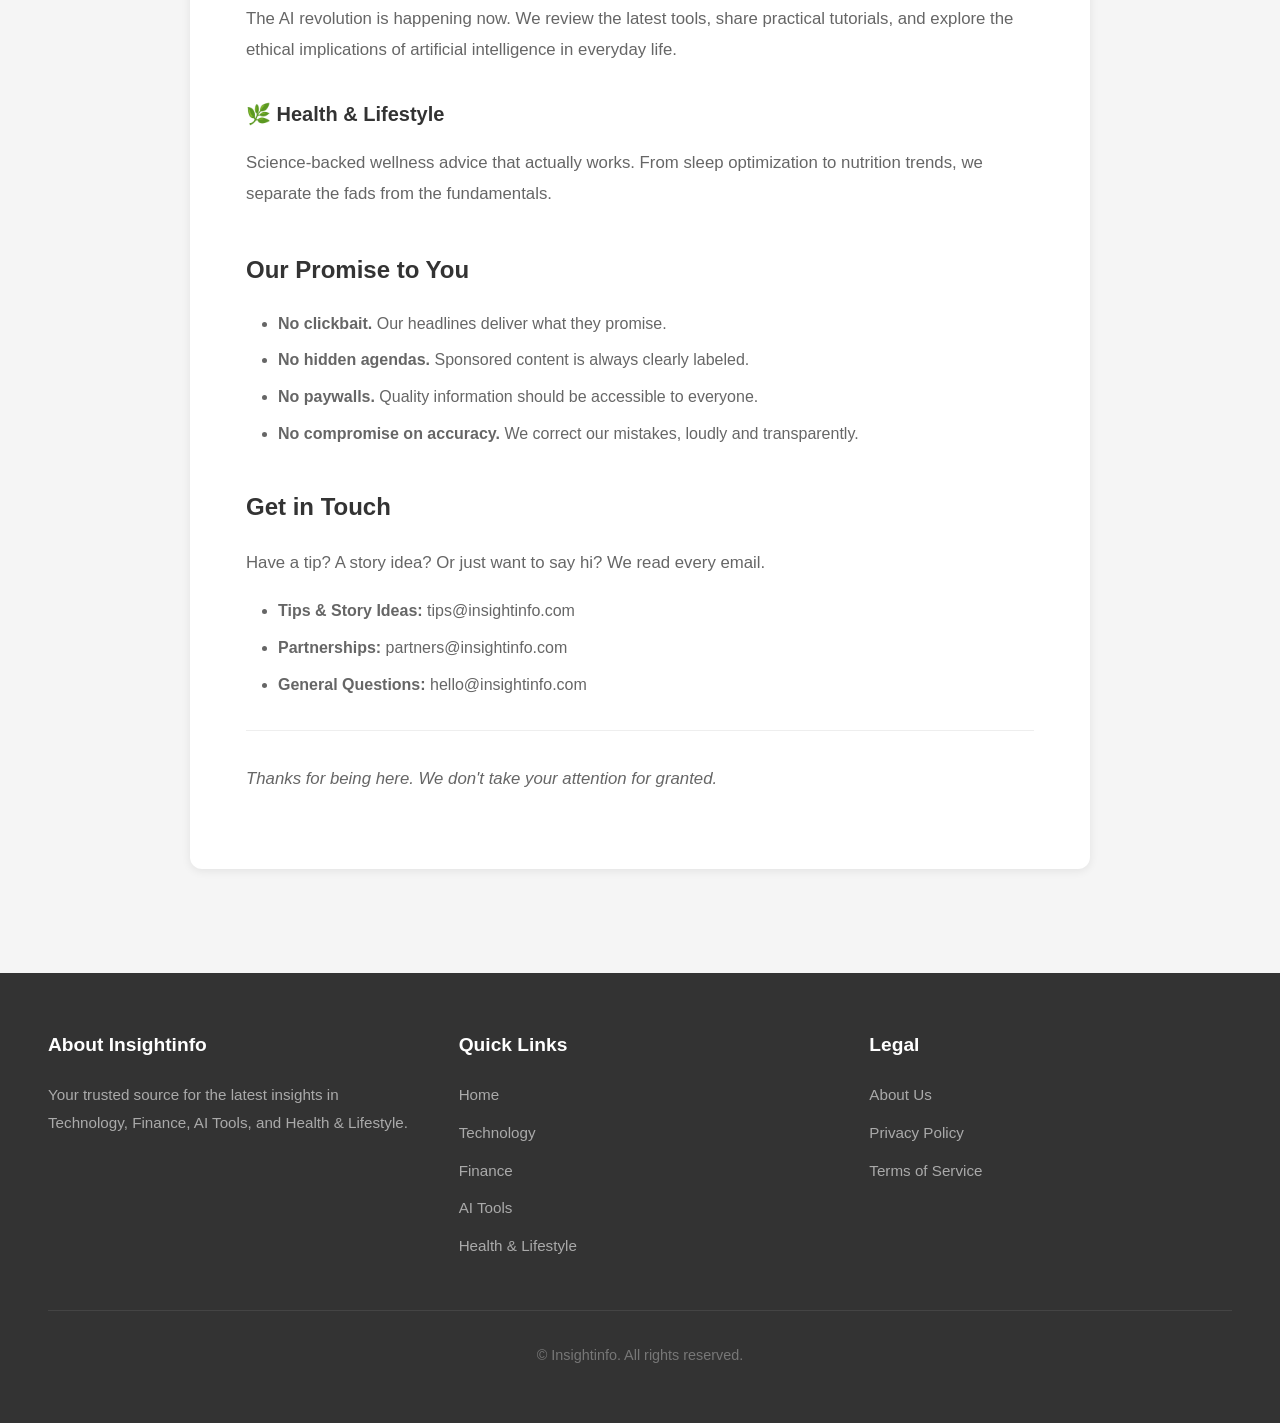
==== commit 00863e4d: "Add dynamic year and site configuration to about.html" ====
--- a/about.html
+++ b/about.html
@@ -6,6 +6,7 @@
     <meta name="description" content="About Insightinfo - Your trusted source for Technology, Finance, AI Tools, and Health & Lifestyle insights.">
     <title>About Us - Insightinfo</title>
     <link rel="stylesheet" href="style.css">
+    <script src="config-loader.js"></script>
 </head>
 <body>
     <header class="header">
@@ -42,7 +43,7 @@
             <p class="lead">Your daily dose of insights across Technology, Finance, AI Tools, and Health & Lifestyle. We cut through the noise to bring you what matters.</p>
 
             <h2>Who We Are</h2>
-            <p>Insightinfo is a digital publication dedicated to making complex topics accessible and actionable. Founded in 2025, we've grown from a small blog into a trusted resource for millions of readers worldwide who want to stay informed without drowning in jargon.</p>
+            <p>Insightinfo is a digital publication dedicated to making complex topics accessible and actionable. Founded in <script>document.write(new Date().getFullYear())</script>, we've grown from a small blog into a trusted resource for millions of readers worldwide who want to stay informed without drowning in jargon.</p>
 
             <h2>What We Believe</h2>
             <div class="values-grid">
@@ -142,6 +143,17 @@
             var btn = document.getElementById('backToTop');
             if (btn) btn.classList.toggle('visible', window.pageYOffset > 300);
         });
+
+        document.addEventListener('DOMContentLoaded', function() {
+            loadSiteConfig(function(config) {
+                if (config) {
+                    var h1 = document.querySelector('.static-content h1');
+                    if (h1) h1.textContent = 'About ' + config.siteName;
+                    var lead = document.querySelector('.static-content .lead');
+                    if (lead && config.tagline) lead.textContent = config.tagline;
+                }
+            });
+        });
     </script>
 </body>
 </html>
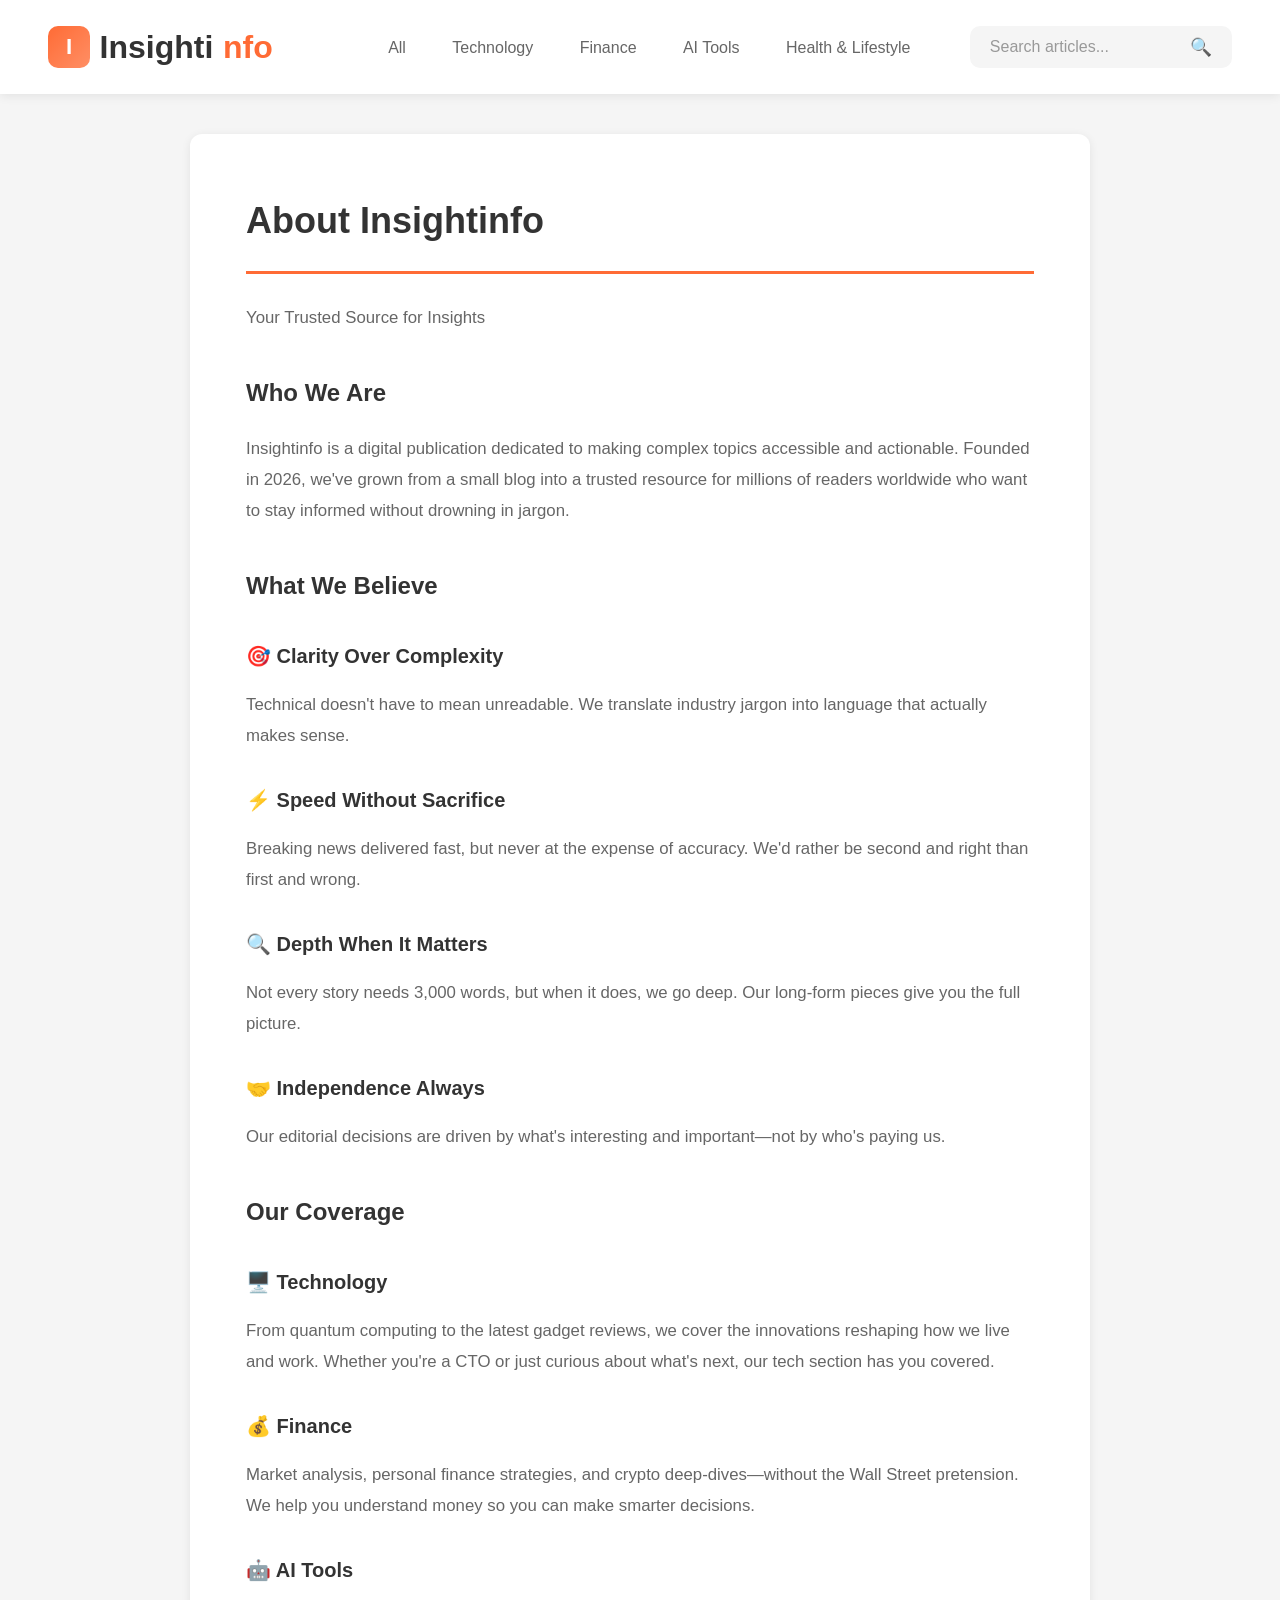
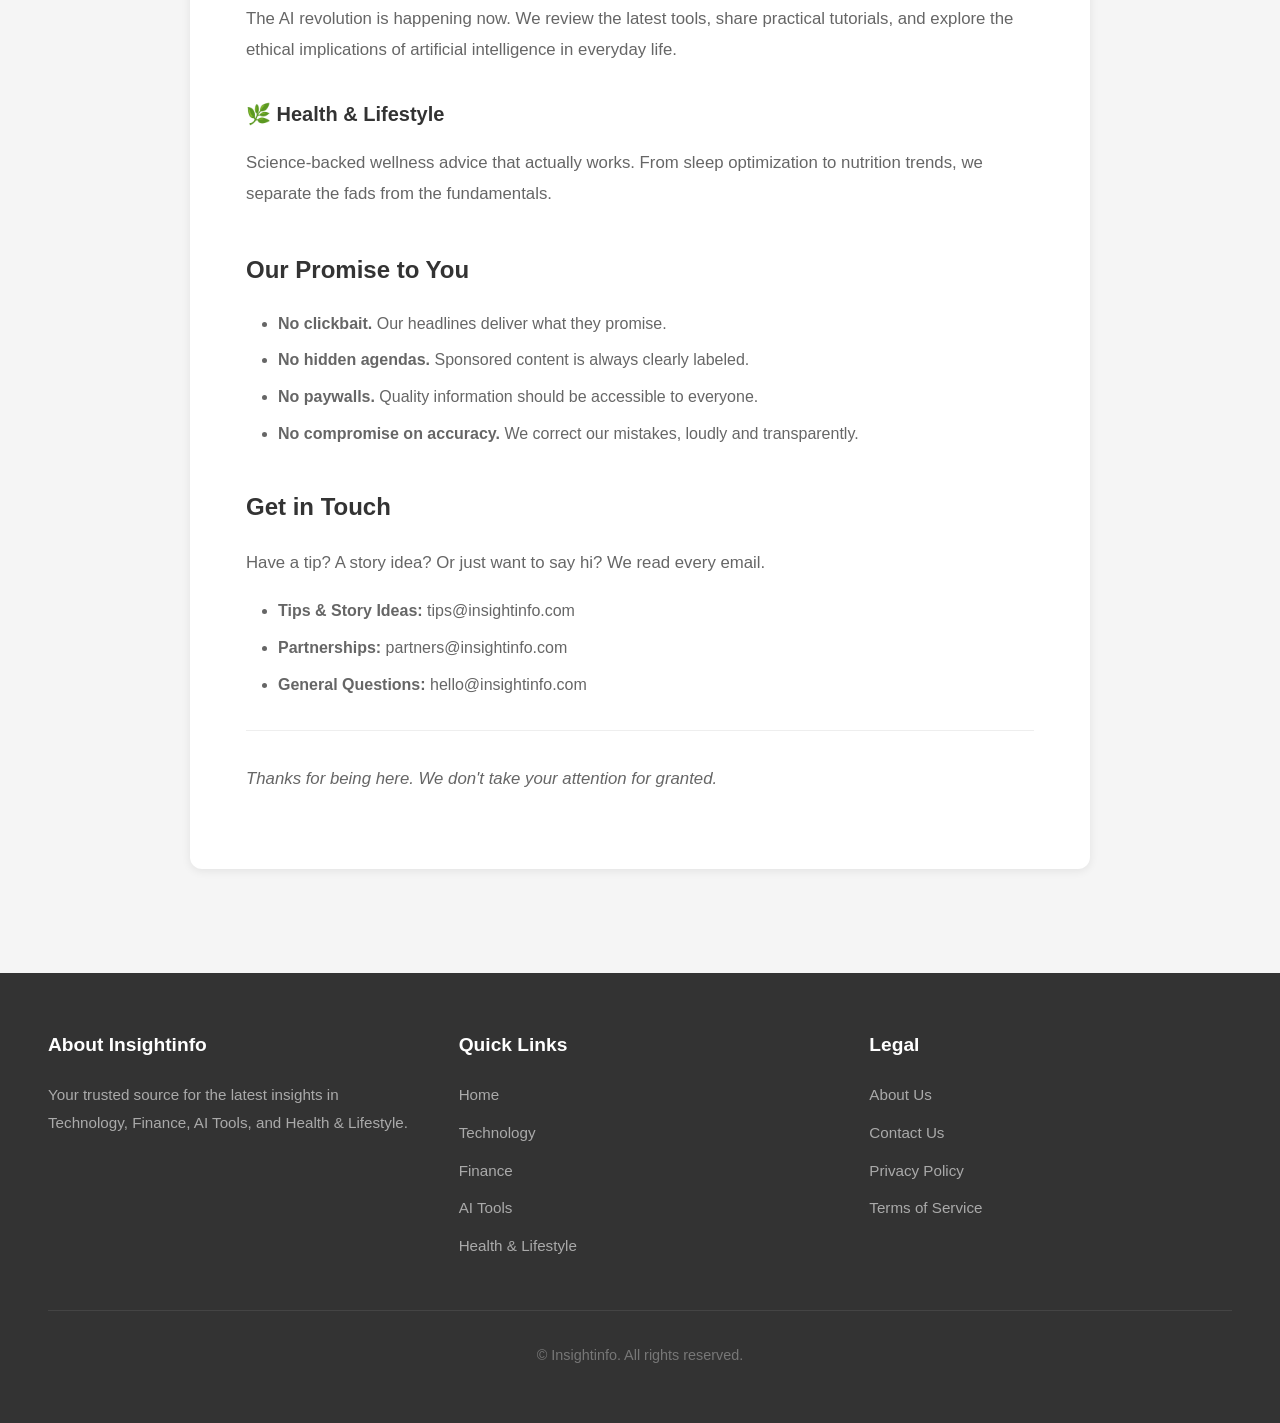
==== commit e80f73b1: "Add 'Contact Us' link to footer section" ====
--- a/about.html
+++ b/about.html
@@ -121,6 +121,7 @@
                 <h4>Legal</h4>
                 <ul>
                     <li><a href="about.html">About Us</a></li>
+                    <li><a href="contact.html">Contact Us</a></li>
                     <li><a href="privacy.html">Privacy Policy</a></li>
                     <li><a href="terms.html">Terms of Service</a></li>
                 </ul>
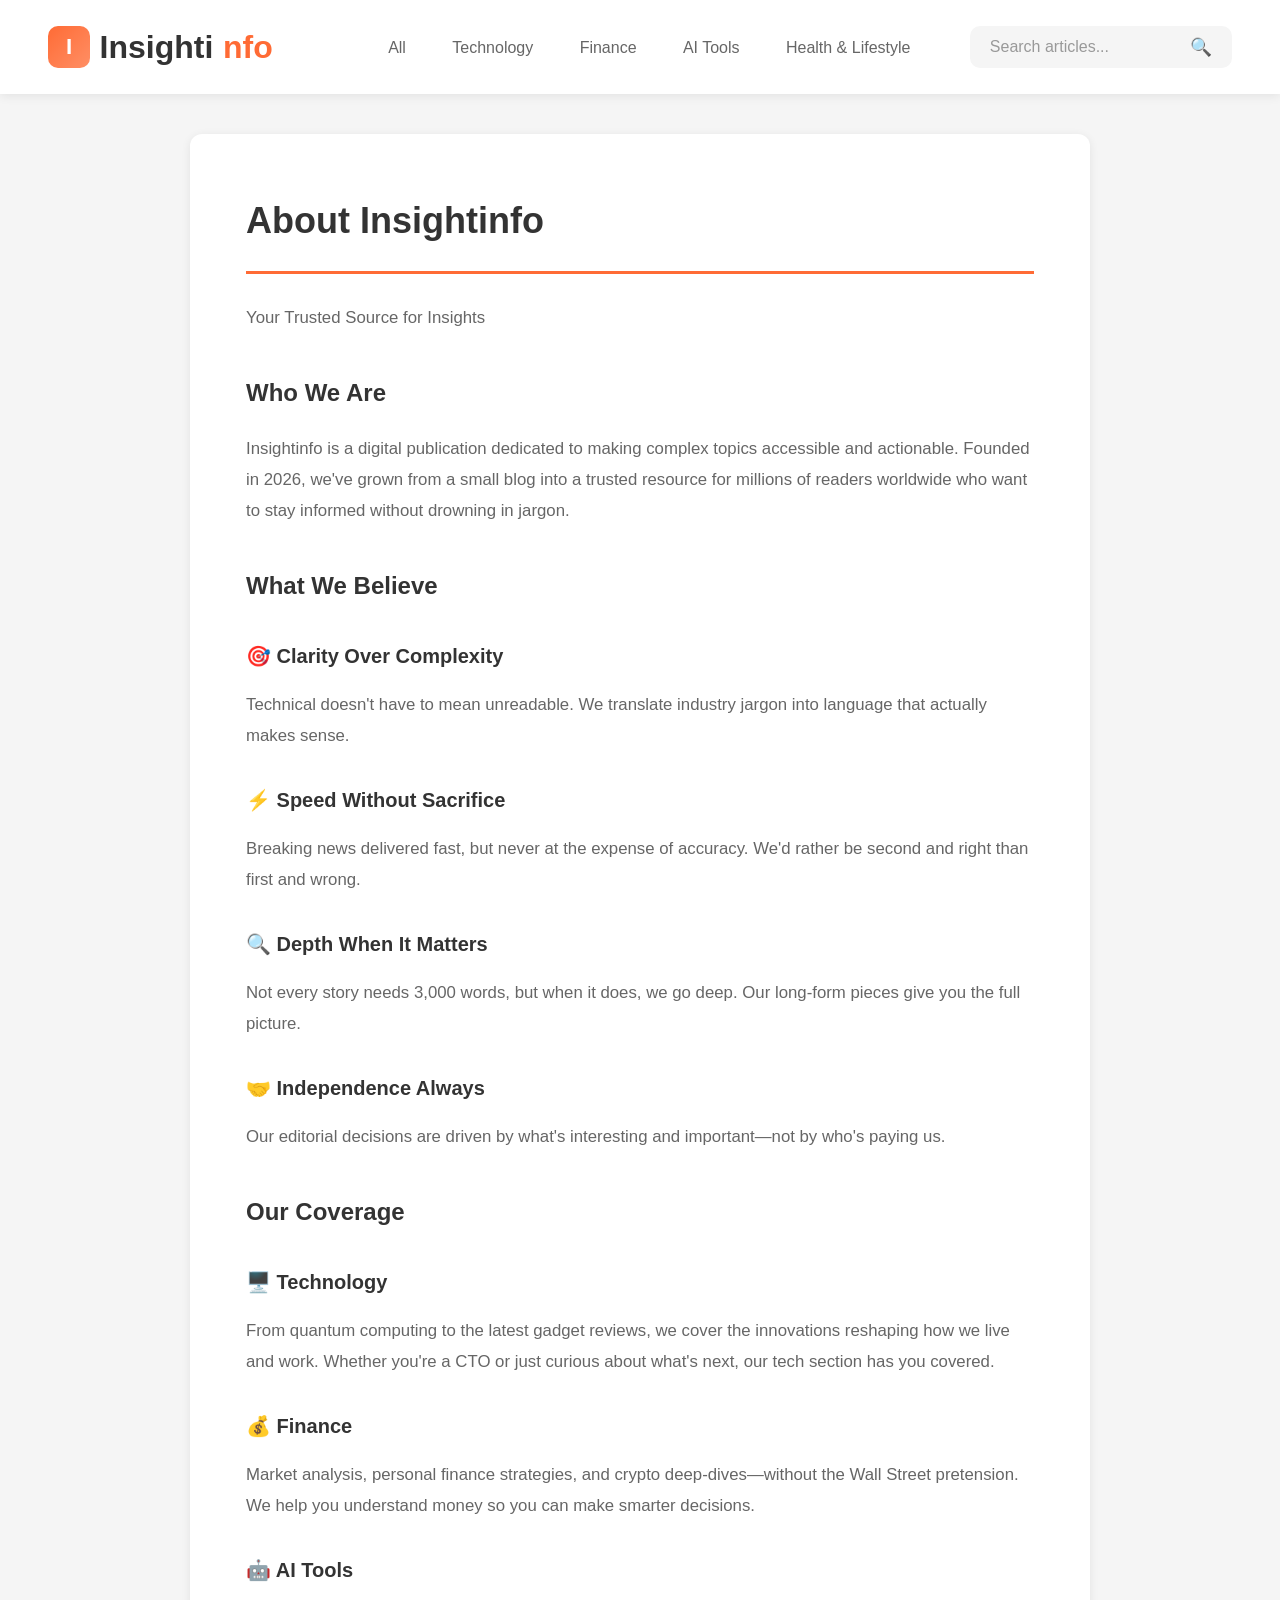
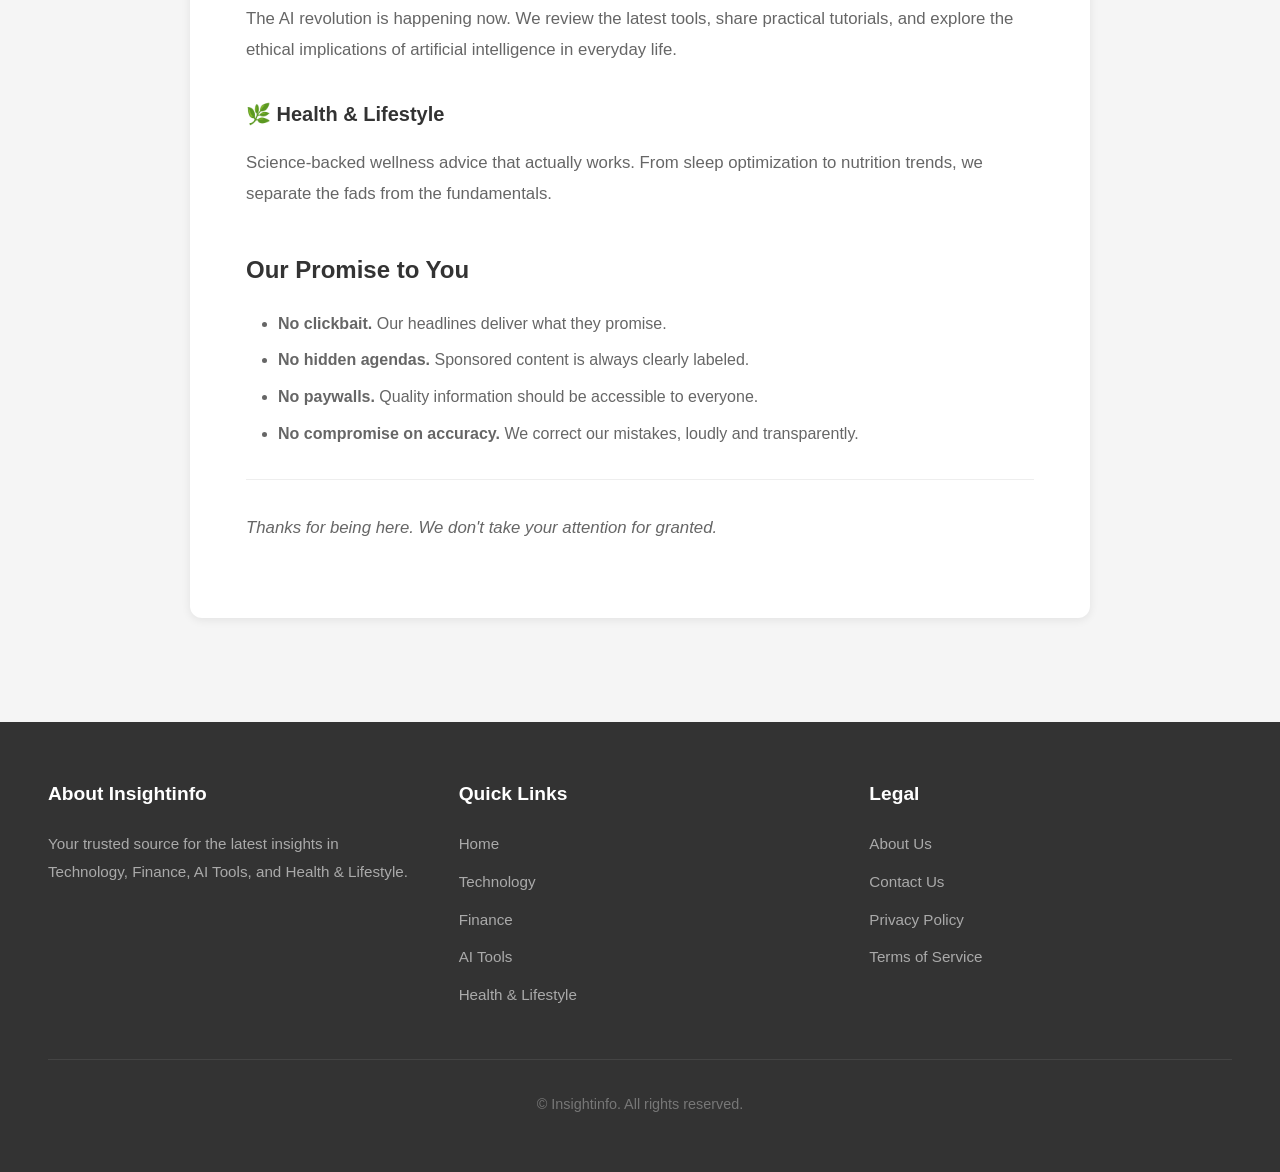
==== commit b9223dae: "Remove 'Get in Touch' section from about.html Removed contact information section from the about pag" ====
--- a/about.html
+++ b/about.html
@@ -87,14 +87,6 @@
                 <li><strong>No compromise on accuracy.</strong> We correct our mistakes, loudly and transparently.</li>
             </ul>
 
-            <h2>Get in Touch</h2>
-            <p>Have a tip? A story idea? Or just want to say hi? We read every email.</p>
-            <ul>
-                <li><strong>Tips & Story Ideas:</strong> tips@insightinfo.com</li>
-                <li><strong>Partnerships:</strong> partners@insightinfo.com</li>
-                <li><strong>General Questions:</strong> hello@insightinfo.com</li>
-            </ul>
-
             <p style="margin-top: 2rem; padding-top: 2rem; border-top: 1px solid #eee; color: #666;">
                 <em>Thanks for being here. We don't take your attention for granted.</em>
             </p>
@@ -145,6 +137,7 @@
             if (btn) btn.classList.toggle('visible', window.pageYOffset > 300);
         });
 
+        // Load site config on page load
         document.addEventListener('DOMContentLoaded', function() {
             loadSiteConfig(function(config) {
                 if (config) {
--- a/style.css
+++ b/style.css
@@ -10,7 +10,8 @@
 }
 
 :root {
-    --primary-color: #ff6b35;
+    --accent-color: #ff6b35;
+    --primary-color: var(--accent-color);
     --primary-hover: #e85a2a;
     --text-dark: #333333;
     --text-medium: #666666;
@@ -184,18 +185,25 @@
 
 .page-header {
     text-align: center;
-    margin-bottom: 3rem;
-}
-
-.page-header h1 {
-    font-size: 2.5rem;
-    color: var(--text-dark);
-    margin-bottom: 0.75rem;
-}
-
-.page-header p {
+    margin-bottom: 3.5rem;
+    padding: 0 1rem;
+}
+
+.page-header .site-tagline {
+    font-size: 0.85rem;
+    text-transform: uppercase;
+    letter-spacing: 0.25em;
+    color: var(--accent-color);
+    font-weight: 600;
+    margin-bottom: 1rem;
+}
+
+.page-header .site-description {
     color: var(--text-medium);
-    font-size: 1.2rem;
+    font-size: 1.15rem;
+    line-height: 1.7;
+    max-width: 650px;
+    margin: 0 auto;
 }
 
 /* ========================================
@@ -830,13 +838,17 @@
         margin-bottom: 2rem;
     }
     
-    .page-header h1 {
-        font-size: 2rem;
-    }
-    
-    .page-header p {
+    .page-header .site-tagline {
+        font-size: 0.75rem;
+        letter-spacing: 0.2em;
+    }
+    
+    .page-header .site-description {
         font-size: 1rem;
-    }
+        line-height: 1.6;
+    }
+    
+
     
     .card-image {
         height: 200px;
@@ -952,9 +964,7 @@
         padding: 1.25rem 1rem;
     }
     
-    .page-header h1 {
-        font-size: 1.75rem;
-    }
+
     
     .card-image {
         height: 180px;
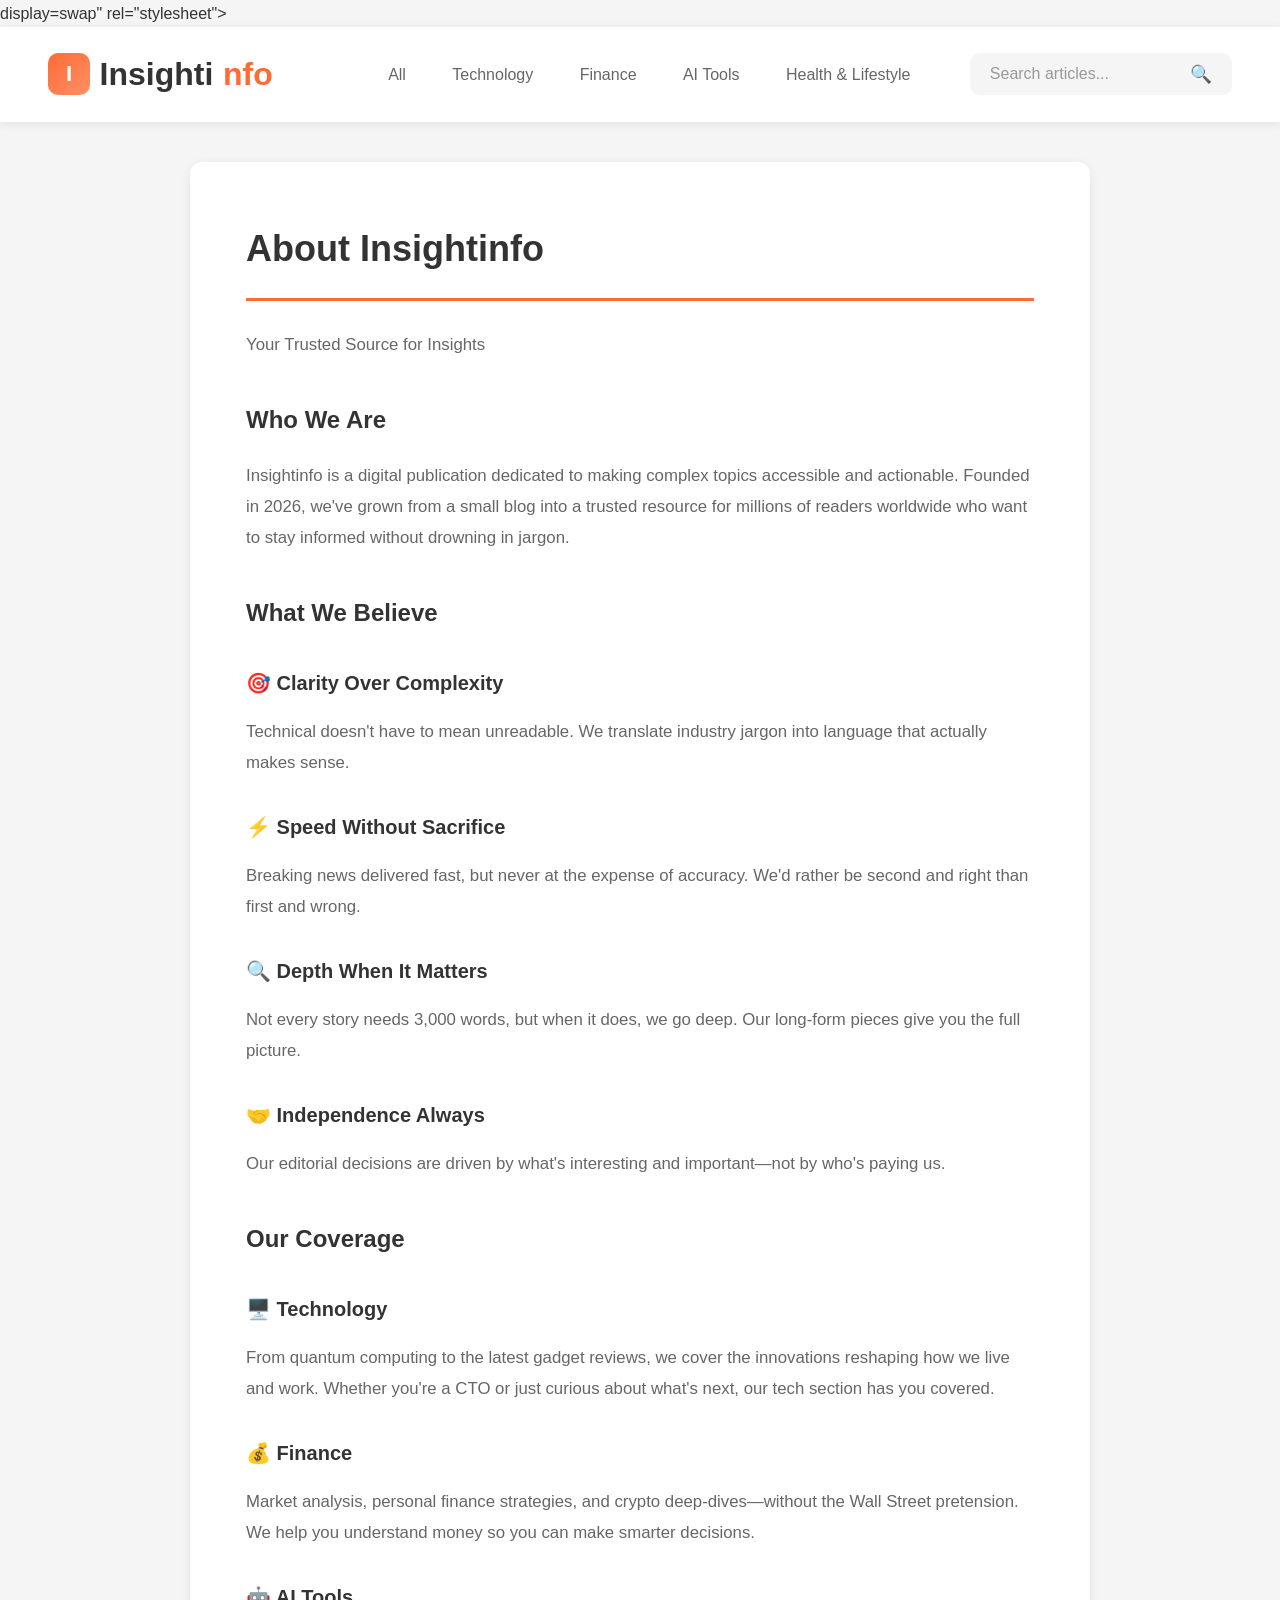
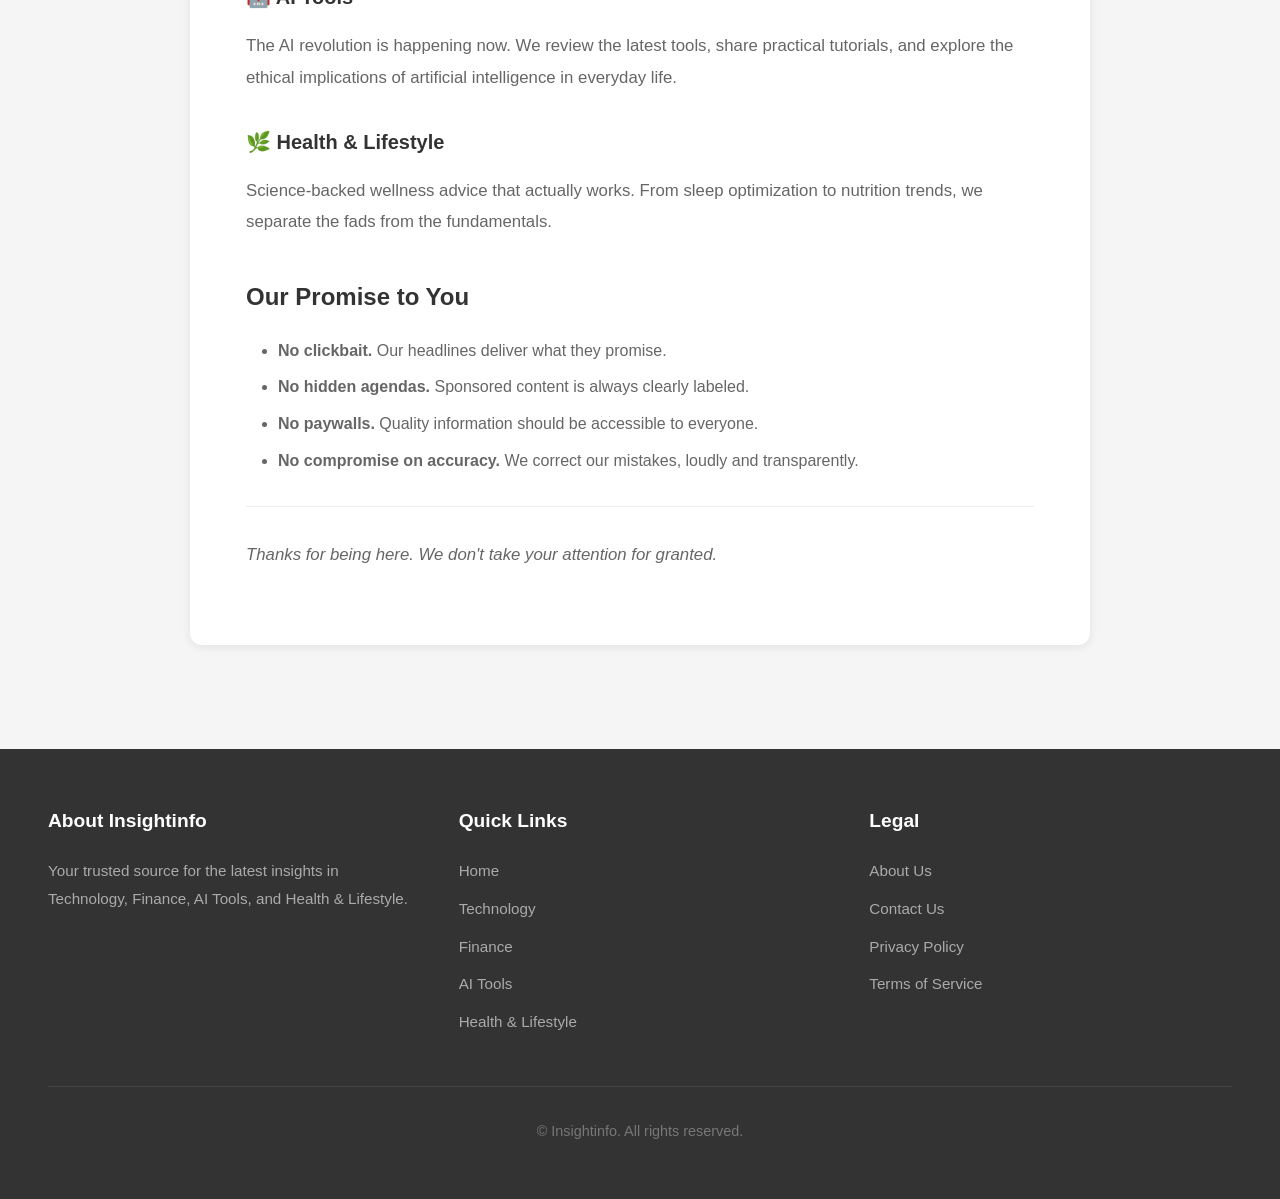
==== commit a0eaec01: "Enhance performance with preconnect for Google Fonts Added preconnect links for Google Fonts and cor" ====
--- a/about.html
+++ b/about.html
@@ -5,6 +5,9 @@
     <meta name="viewport" content="width=device-width, initial-scale=1.0">
     <meta name="description" content="About Insightinfo - Your trusted source for Technology, Finance, AI Tools, and Health & Lifestyle insights.">
     <title>About Us - Insightinfo</title>
+    <link rel="preconnect" href="https://fonts.googleapis.com">
+    <link rel="preconnect" href="https://fonts.gstatic.com" crossorigin>
+    <link href="https://fonts.googleapis.com/css2?family=Inter:wght@300;400;500;600;700;800<link rel="stylesheet" href="style.css">display=swap" rel="stylesheet">
     <link rel="stylesheet" href="style.css">
     <script src="config-loader.js"></script>
 </head>
--- a/style.css
+++ b/style.css
@@ -190,12 +190,12 @@
 }
 
 .page-header .site-tagline {
-    font-size: 0.85rem;
+    font-size: 1.75rem;
     text-transform: uppercase;
-    letter-spacing: 0.25em;
+    letter-spacing: 0.1em;
     color: var(--accent-color);
-    font-weight: 600;
-    margin-bottom: 1rem;
+    font-weight: 900;
+    margin-bottom: 1.5rem;
 }
 
 .page-header .site-description {
@@ -839,8 +839,9 @@
     }
     
     .page-header .site-tagline {
-        font-size: 0.75rem;
-        letter-spacing: 0.2em;
+        font-size: 1.4rem;
+        letter-spacing: 0.08em;
+        font-weight: 900;
     }
     
     .page-header .site-description {
--- a/style.css
+++ b/style.css
@@ -190,12 +190,12 @@
 }
 
 .page-header .site-tagline {
-    font-size: 0.85rem;
+    font-size: 1.75rem;
     text-transform: uppercase;
-    letter-spacing: 0.25em;
+    letter-spacing: 0.1em;
     color: var(--accent-color);
-    font-weight: 600;
-    margin-bottom: 1rem;
+    font-weight: 900;
+    margin-bottom: 1.5rem;
 }
 
 .page-header .site-description {
@@ -839,8 +839,9 @@
     }
     
     .page-header .site-tagline {
-        font-size: 0.75rem;
-        letter-spacing: 0.2em;
+        font-size: 1.4rem;
+        letter-spacing: 0.08em;
+        font-weight: 900;
     }
     
     .page-header .site-description {
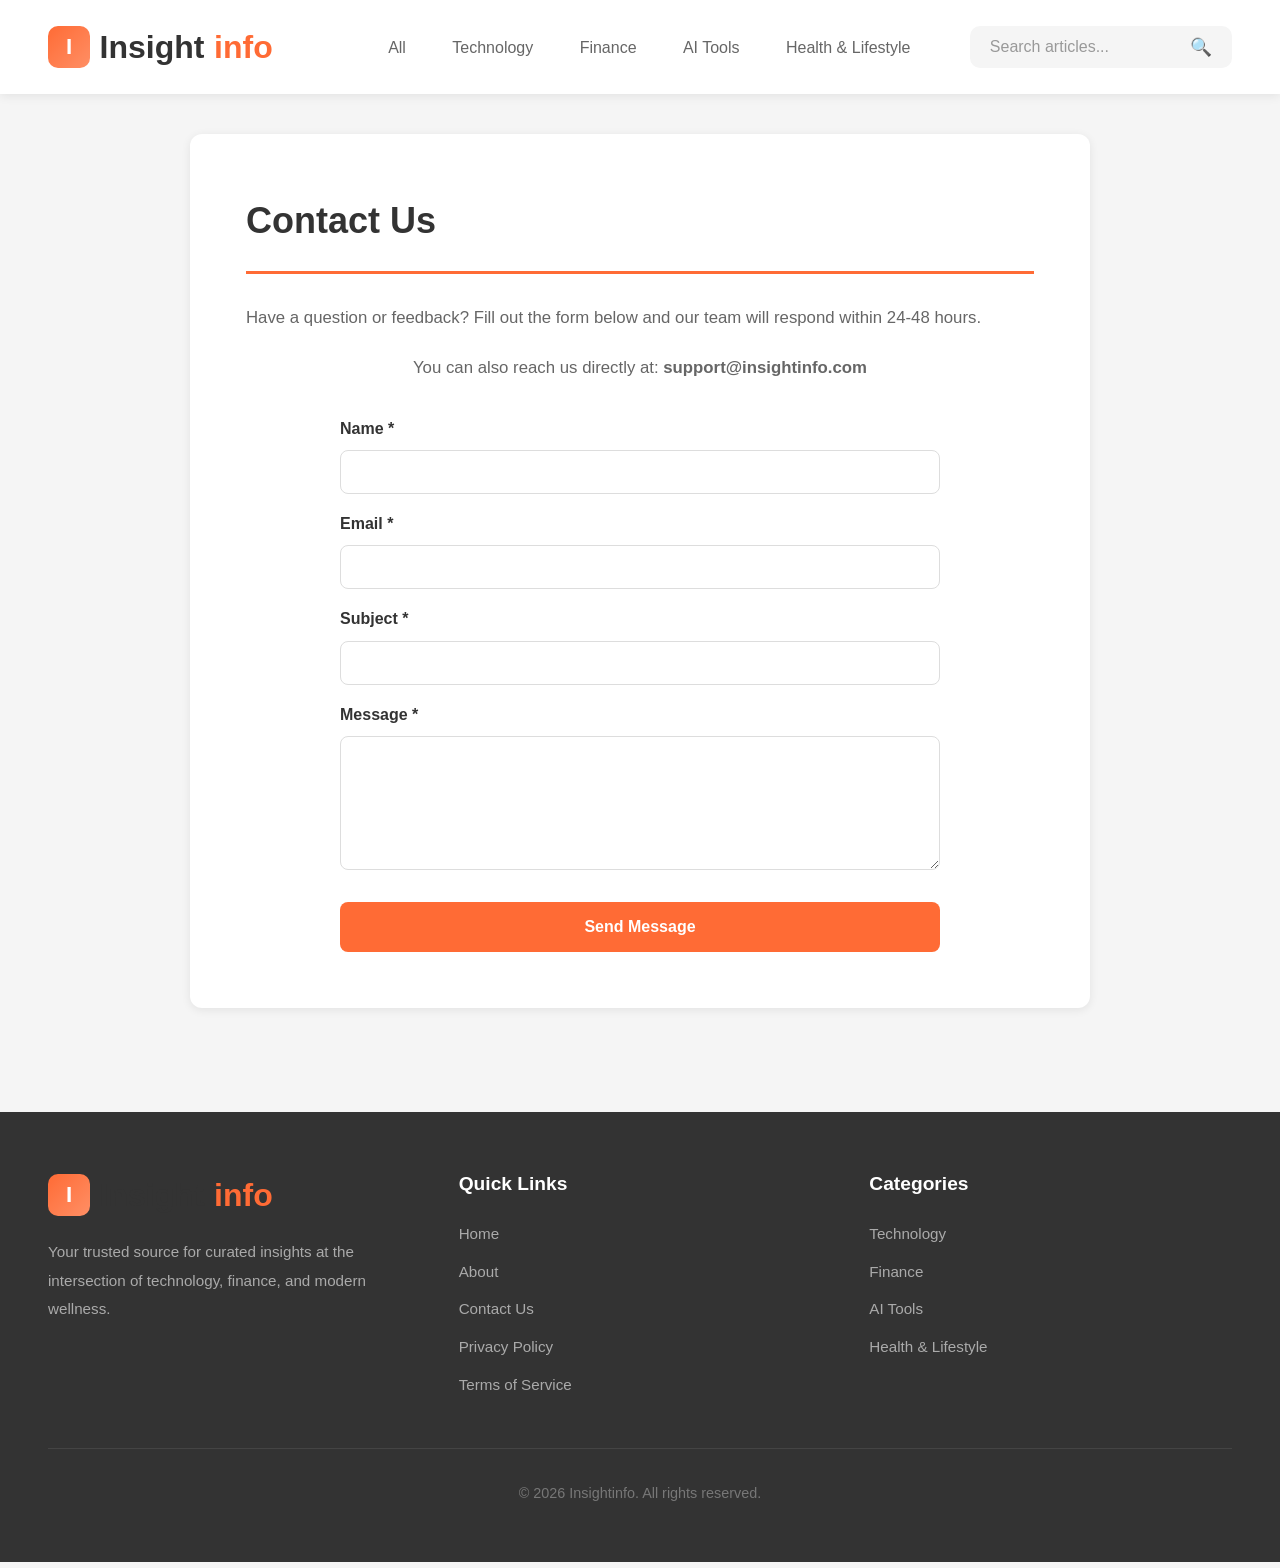
==== commit 7bc45b98: "Update About page to Contact Us page" ====
--- a/about.html
+++ b/about.html
@@ -3,11 +3,8 @@
 <head>
     <meta charset="UTF-8">
     <meta name="viewport" content="width=device-width, initial-scale=1.0">
-    <meta name="description" content="About Insightinfo - Your trusted source for Technology, Finance, AI Tools, and Health & Lifestyle insights.">
-    <title>About Us - Insightinfo</title>
-    <link rel="preconnect" href="https://fonts.googleapis.com">
-    <link rel="preconnect" href="https://fonts.gstatic.com" crossorigin>
-    <link href="https://fonts.googleapis.com/css2?family=Inter:wght@300;400;500;600;700;800<link rel="stylesheet" href="style.css">display=swap" rel="stylesheet">
+    <meta name="description" content="Contact Us - Send us a message and we'll get back to you within 24-48 hours.">
+    <title>Contact Us - Insightinfo</title>
     <link rel="stylesheet" href="style.css">
     <script src="config-loader.js"></script>
 </head>
@@ -41,115 +38,86 @@
 
     <main class="container">
         <div class="static-content">
-            <h1>About Insightinfo</h1>
-            
-            <p class="lead">Your daily dose of insights across Technology, Finance, AI Tools, and Health & Lifestyle. We cut through the noise to bring you what matters.</p>
+            <h1>Contact Us</h1>
+            <p class="lead">Have a question or feedback? Fill out the form below and our team will respond within 24-48 hours.</p>
+            <p style="text-align: center; margin-bottom: 2rem; color: var(--text-medium);">You can also reach us directly at: <strong>support@insightinfo.com</strong></p>
 
-            <h2>Who We Are</h2>
-            <p>Insightinfo is a digital publication dedicated to making complex topics accessible and actionable. Founded in <script>document.write(new Date().getFullYear())</script>, we've grown from a small blog into a trusted resource for millions of readers worldwide who want to stay informed without drowning in jargon.</p>
-
-            <h2>What We Believe</h2>
-            <div class="values-grid">
-                <div class="value-item">
-                    <h3>🎯 Clarity Over Complexity</h3>
-                    <p>Technical doesn't have to mean unreadable. We translate industry jargon into language that actually makes sense.</p>
+            <form id="contactForm" style="max-width: 600px; margin: 0 auto;">
+                <div style="margin-bottom: 1rem;">
+                    <label for="name" style="display: block; margin-bottom: 0.5rem; font-weight: 600;">Name *</label>
+                    <input type="text" id="name" name="name" required style="width: 100%; padding: 0.75rem; border: 1px solid #ddd; border-radius: 8px; font-size: 1rem; box-sizing: border-box;">
                 </div>
-                <div class="value-item">
-                    <h3>⚡ Speed Without Sacrifice</h3>
-                    <p>Breaking news delivered fast, but never at the expense of accuracy. We'd rather be second and right than first and wrong.</p>
+                <div style="margin-bottom: 1rem;">
+                    <label for="email" style="display: block; margin-bottom: 0.5rem; font-weight: 600;">Email *</label>
+                    <input type="email" id="email" name="email" required style="width: 100%; padding: 0.75rem; border: 1px solid #ddd; border-radius: 8px; font-size: 1rem; box-sizing: border-box;">
                 </div>
-                <div class="value-item">
-                    <h3>🔍 Depth When It Matters</h3>
-                    <p>Not every story needs 3,000 words, but when it does, we go deep. Our long-form pieces give you the full picture.</p>
+                <div style="margin-bottom: 1rem;">
+                    <label for="subject" style="display: block; margin-bottom: 0.5rem; font-weight: 600;">Subject *</label>
+                    <input type="text" id="subject" name="subject" required style="width: 100%; padding: 0.75rem; border: 1px solid #ddd; border-radius: 8px; font-size: 1rem; box-sizing: border-box;">
                 </div>
-                <div class="value-item">
-                    <h3>🤝 Independence Always</h3>
-                    <p>Our editorial decisions are driven by what's interesting and important—not by who's paying us.</p>
+                <div style="margin-bottom: 1.5rem;">
+                    <label for="message" style="display: block; margin-bottom: 0.5rem; font-weight: 600;">Message *</label>
+                    <textarea id="message" name="message" rows="6" required style="width: 100%; padding: 0.75rem; border: 1px solid #ddd; border-radius: 8px; font-size: 1rem; box-sizing: border-box; resize: vertical;"></textarea>
                 </div>
-            </div>
-
-            <h2>Our Coverage</h2>
-            
-            <h3>🖥️ Technology</h3>
-            <p>From quantum computing to the latest gadget reviews, we cover the innovations reshaping how we live and work. Whether you're a CTO or just curious about what's next, our tech section has you covered.</p>
-            
-            <h3>💰 Finance</h3>
-            <p>Market analysis, personal finance strategies, and crypto deep-dives—without the Wall Street pretension. We help you understand money so you can make smarter decisions.</p>
-            
-            <h3>🤖 AI Tools</h3>
-            <p>The AI revolution is happening now. We review the latest tools, share practical tutorials, and explore the ethical implications of artificial intelligence in everyday life.</p>
-            
-            <h3>🌿 Health & Lifestyle</h3>
-            <p>Science-backed wellness advice that actually works. From sleep optimization to nutrition trends, we separate the fads from the fundamentals.</p>
-
-            <h2>Our Promise to You</h2>
-            <ul>
-                <li><strong>No clickbait.</strong> Our headlines deliver what they promise.</li>
-                <li><strong>No hidden agendas.</strong> Sponsored content is always clearly labeled.</li>
-                <li><strong>No paywalls.</strong> Quality information should be accessible to everyone.</li>
-                <li><strong>No compromise on accuracy.</strong> We correct our mistakes, loudly and transparently.</li>
-            </ul>
-
-            <p style="margin-top: 2rem; padding-top: 2rem; border-top: 1px solid #eee; color: #666;">
-                <em>Thanks for being here. We don't take your attention for granted.</em>
-            </p>
+                <button type="submit" style="background: var(--accent-color); color: white; border: none; padding: 1rem 2rem; border-radius: 8px; font-size: 1rem; font-weight: 600; cursor: pointer; width: 100%;">Send Message</button>
+            </form>
         </div>
     </main>
 
     <footer class="footer">
         <div class="footer-content">
             <div class="footer-section">
-                <h4>About Insightinfo</h4>
-                <p>Your trusted source for the latest insights in Technology, Finance, AI Tools, and Health & Lifestyle.</p>
+                <div class="logo" style="margin-bottom: 1rem;">
+                    <div class="logo-icon">I</div>
+                    Insight<span>info</span>
+                </div>
+                <p>Your trusted source for curated insights at the intersection of technology, finance, and modern wellness.</p>
             </div>
             <div class="footer-section">
                 <h4>Quick Links</h4>
                 <ul>
                     <li><a href="index.html">Home</a></li>
+                    <li><a href="about.html">About</a></li>
+                    <li><a href="contact.html">Contact Us</a></li>
+                    <li><a href="privacy.html">Privacy Policy</a></li>
+                    <li><a href="terms.html">Terms of Service</a></li>
+                </ul>
+            </div>
+            <div class="footer-section">
+                <h4>Categories</h4>
+                <ul>
                     <li><a href="category.html?cat=technology">Technology</a></li>
                     <li><a href="category.html?cat=finance">Finance</a></li>
                     <li><a href="category.html?cat=ai-tools">AI Tools</a></li>
                     <li><a href="category.html?cat=health-lifestyle">Health & Lifestyle</a></li>
                 </ul>
             </div>
-            <div class="footer-section">
-                <h4>Legal</h4>
-                <ul>
-                    <li><a href="about.html">About Us</a></li>
-                    <li><a href="contact.html">Contact Us</a></li>
-                    <li><a href="privacy.html">Privacy Policy</a></li>
-                    <li><a href="terms.html">Terms of Service</a></li>
-                </ul>
-            </div>
         </div>
         <div class="footer-bottom">
-            <p>© <script>document.write(new Date().getFullYear())</script> Insightinfo. All rights reserved.</p>
+            <p>&copy; <span id="currentYear"></span> Insightinfo. All rights reserved.</p>
         </div>
     </footer>
 
-    <button class="back-to-top" id="backToTop" onclick="scrollToTop()">↑</button>
+    <script>
+        // 动态年份
+        document.getElementById('currentYear').textContent = new Date().getFullYear();
 
-    <script>
+        // 移动菜单切换
         function toggleMenu() {
-            var nav = document.getElementById('navContainer');
-            if (nav) nav.classList.toggle('active');
+            const navContainer = document.getElementById('navContainer');
+            navContainer.classList.toggle('active');
         }
-        function scrollToTop() { window.scrollTo({ top: 0, behavior: 'smooth' }); }
-        window.addEventListener('scroll', function() {
-            var btn = document.getElementById('backToTop');
-            if (btn) btn.classList.toggle('visible', window.pageYOffset > 300);
-        });
 
-        // Load site config on page load
-        document.addEventListener('DOMContentLoaded', function() {
-            loadSiteConfig(function(config) {
-                if (config) {
-                    var h1 = document.querySelector('.static-content h1');
-                    if (h1) h1.textContent = 'About ' + config.siteName;
-                    var lead = document.querySelector('.static-content .lead');
-                    if (lead && config.tagline) lead.textContent = config.tagline;
-                }
-            });
+        // 联系表单提交 - 打开邮件客户端
+        document.getElementById('contactForm').addEventListener('submit', function(e) {
+            e.preventDefault();
+            const name = document.getElementById('name').value;
+            const email = document.getElementById('email').value;
+            const subject = document.getElementById('subject').value;
+            const message = document.getElementById('message').value;
+            
+            const mailtoLink = `mailto:support@insightinfo.com?subject=${encodeURIComponent(subject)}&body=${encodeURIComponent(`Name: ${name}\nEmail: ${email}\n\nMessage:\n${message}`)}`;
+            window.location.href = mailtoLink;
         });
     </script>
 </body>
